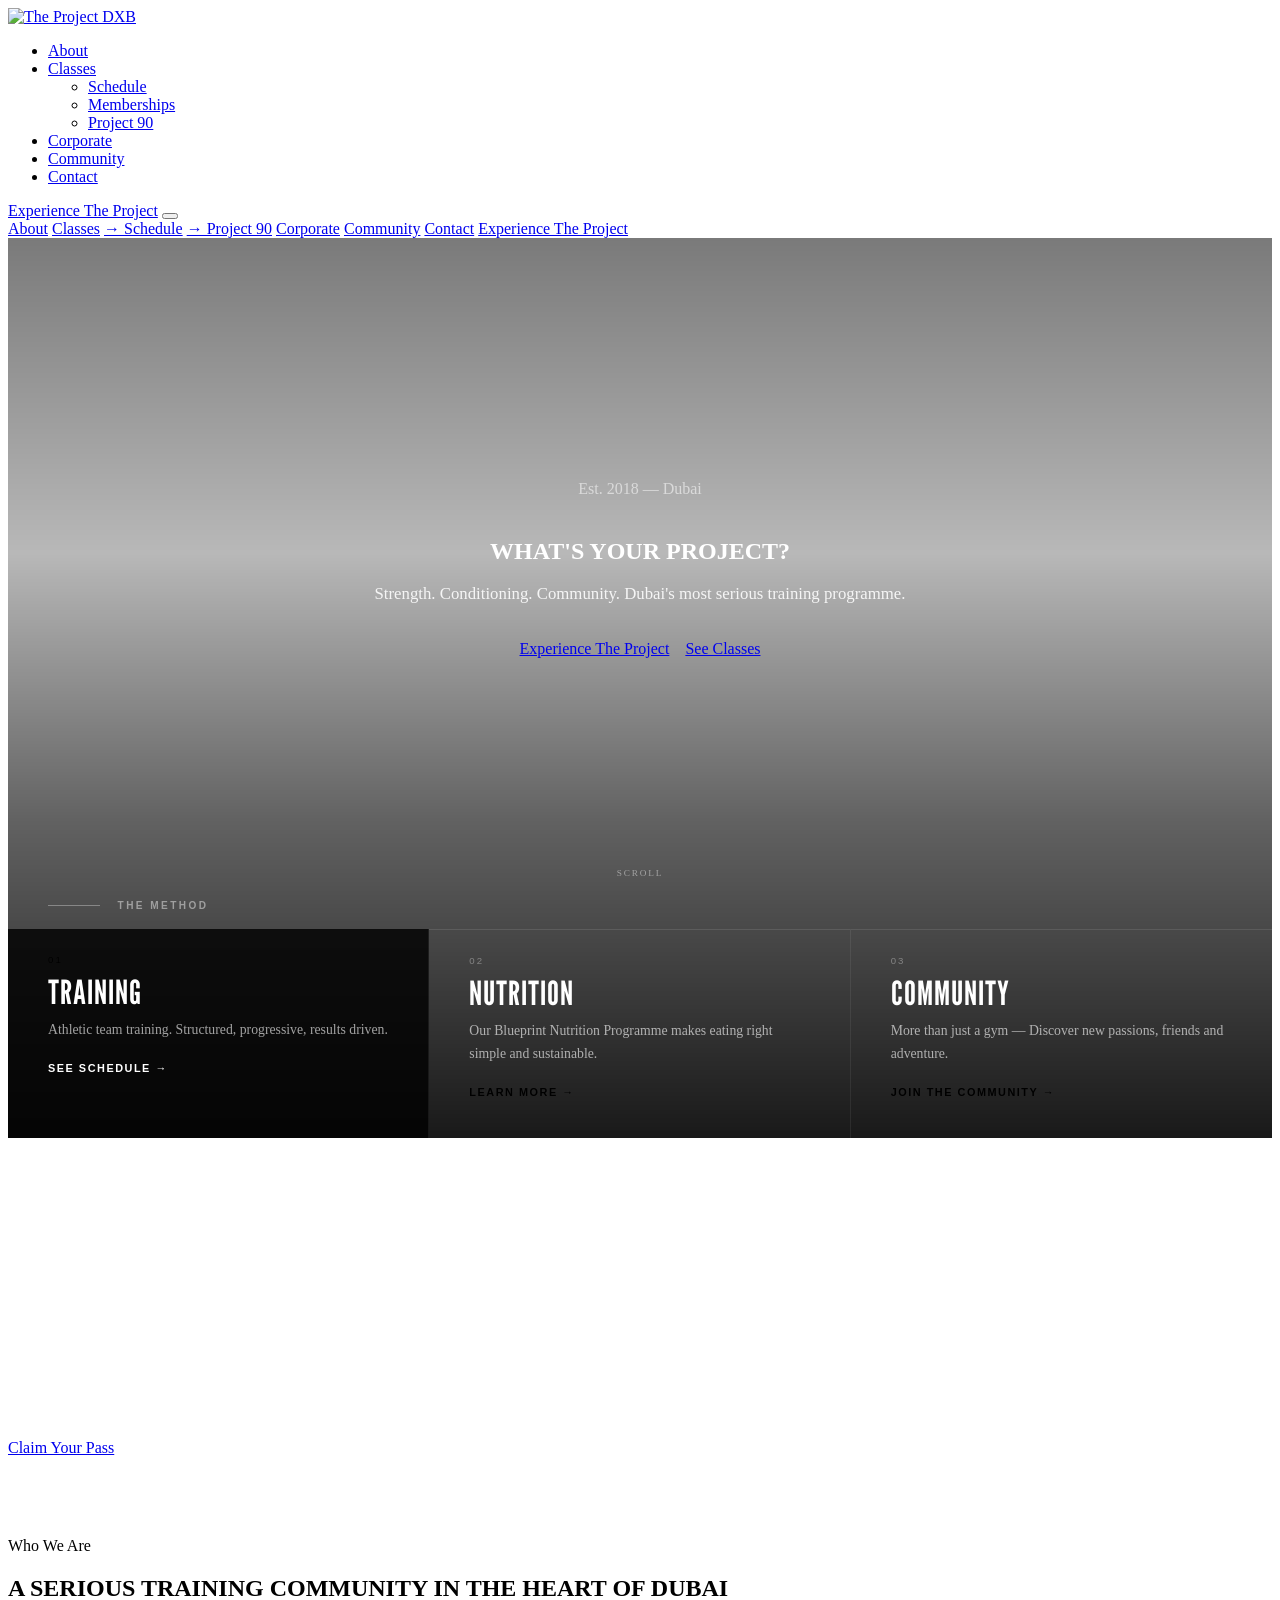
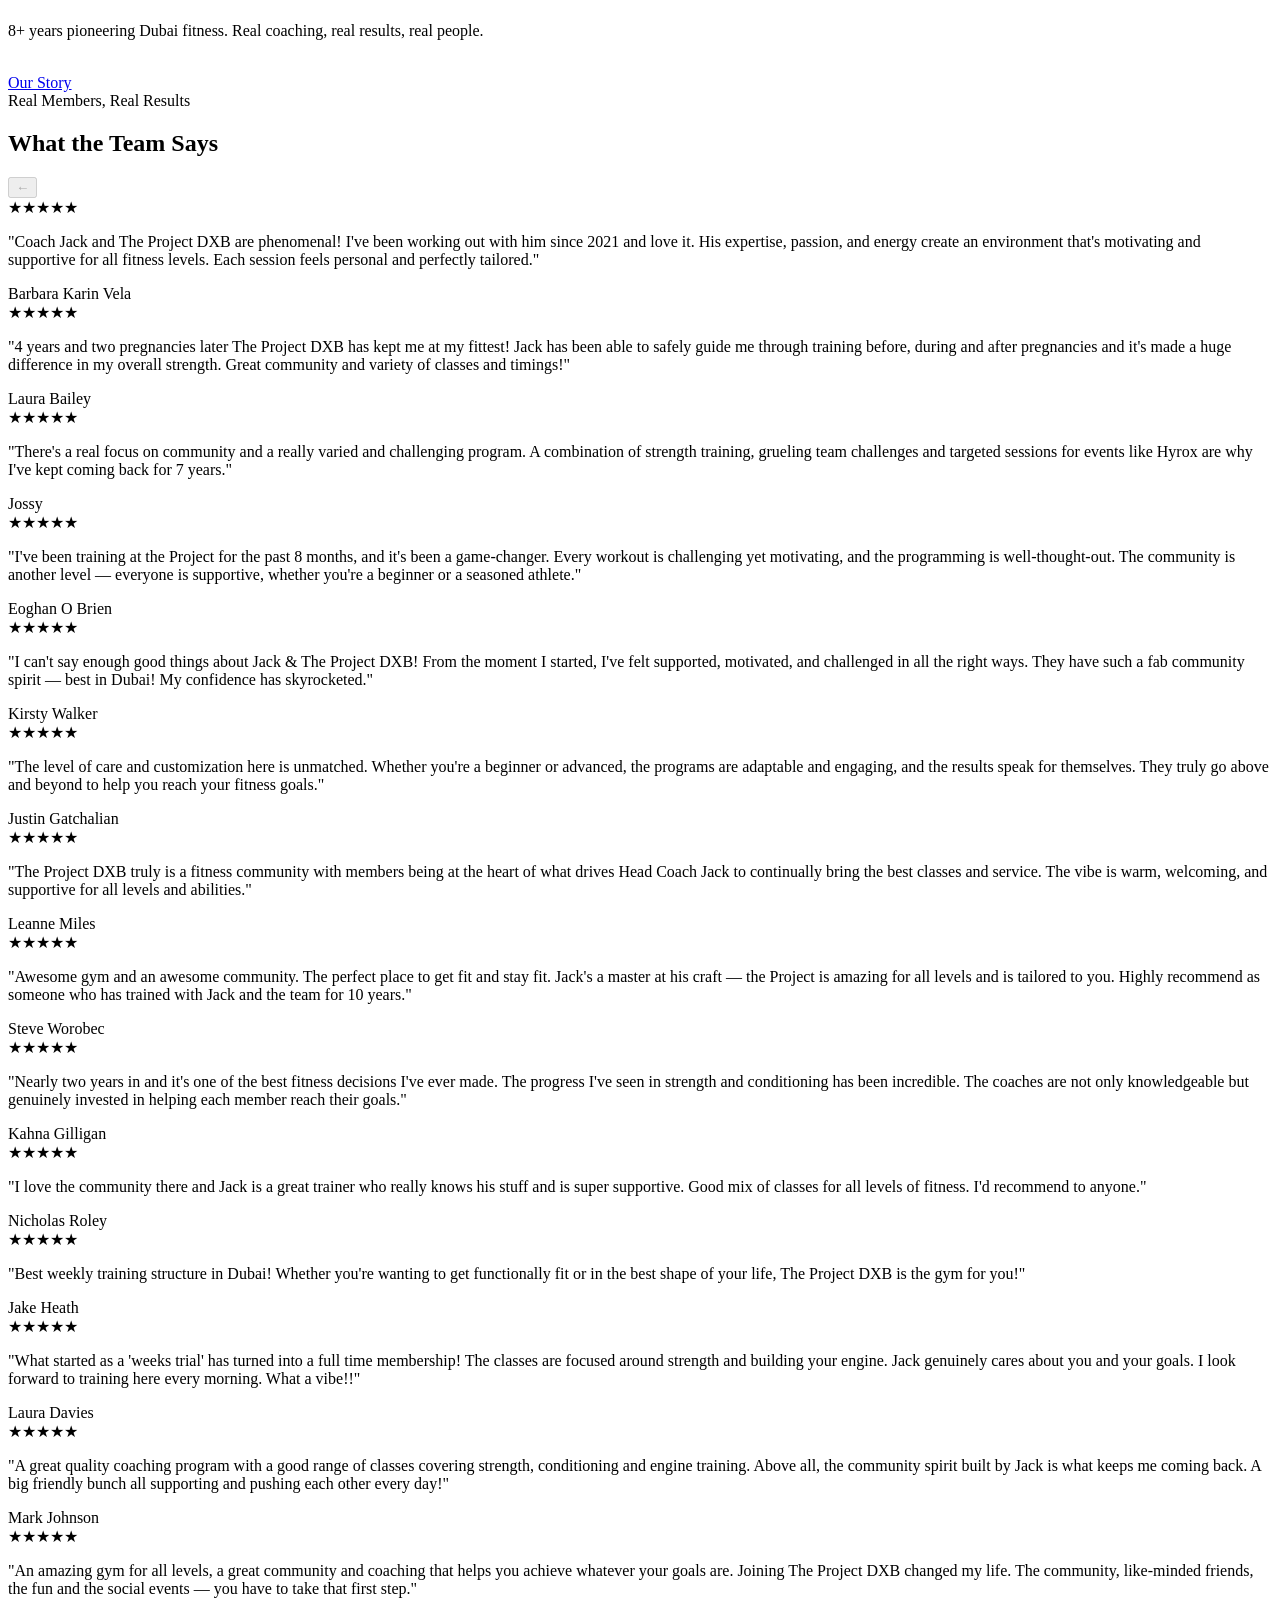
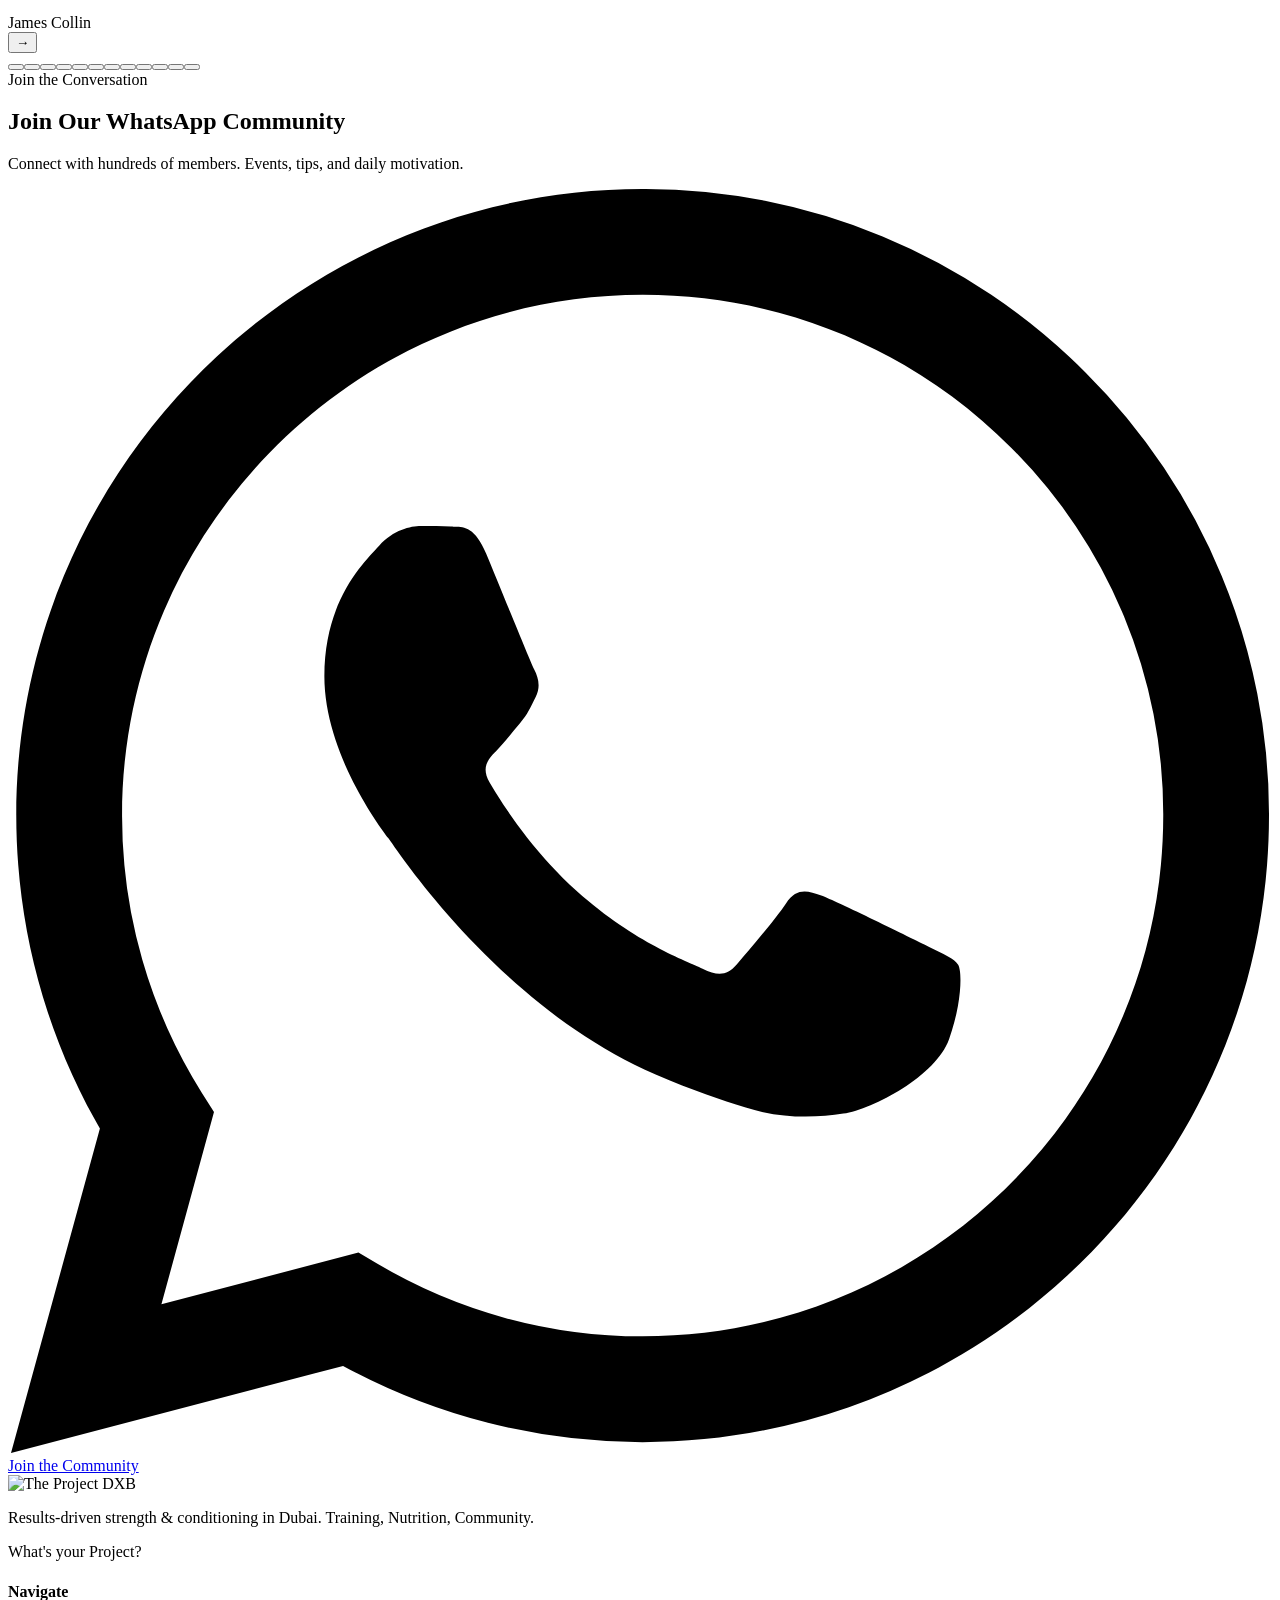
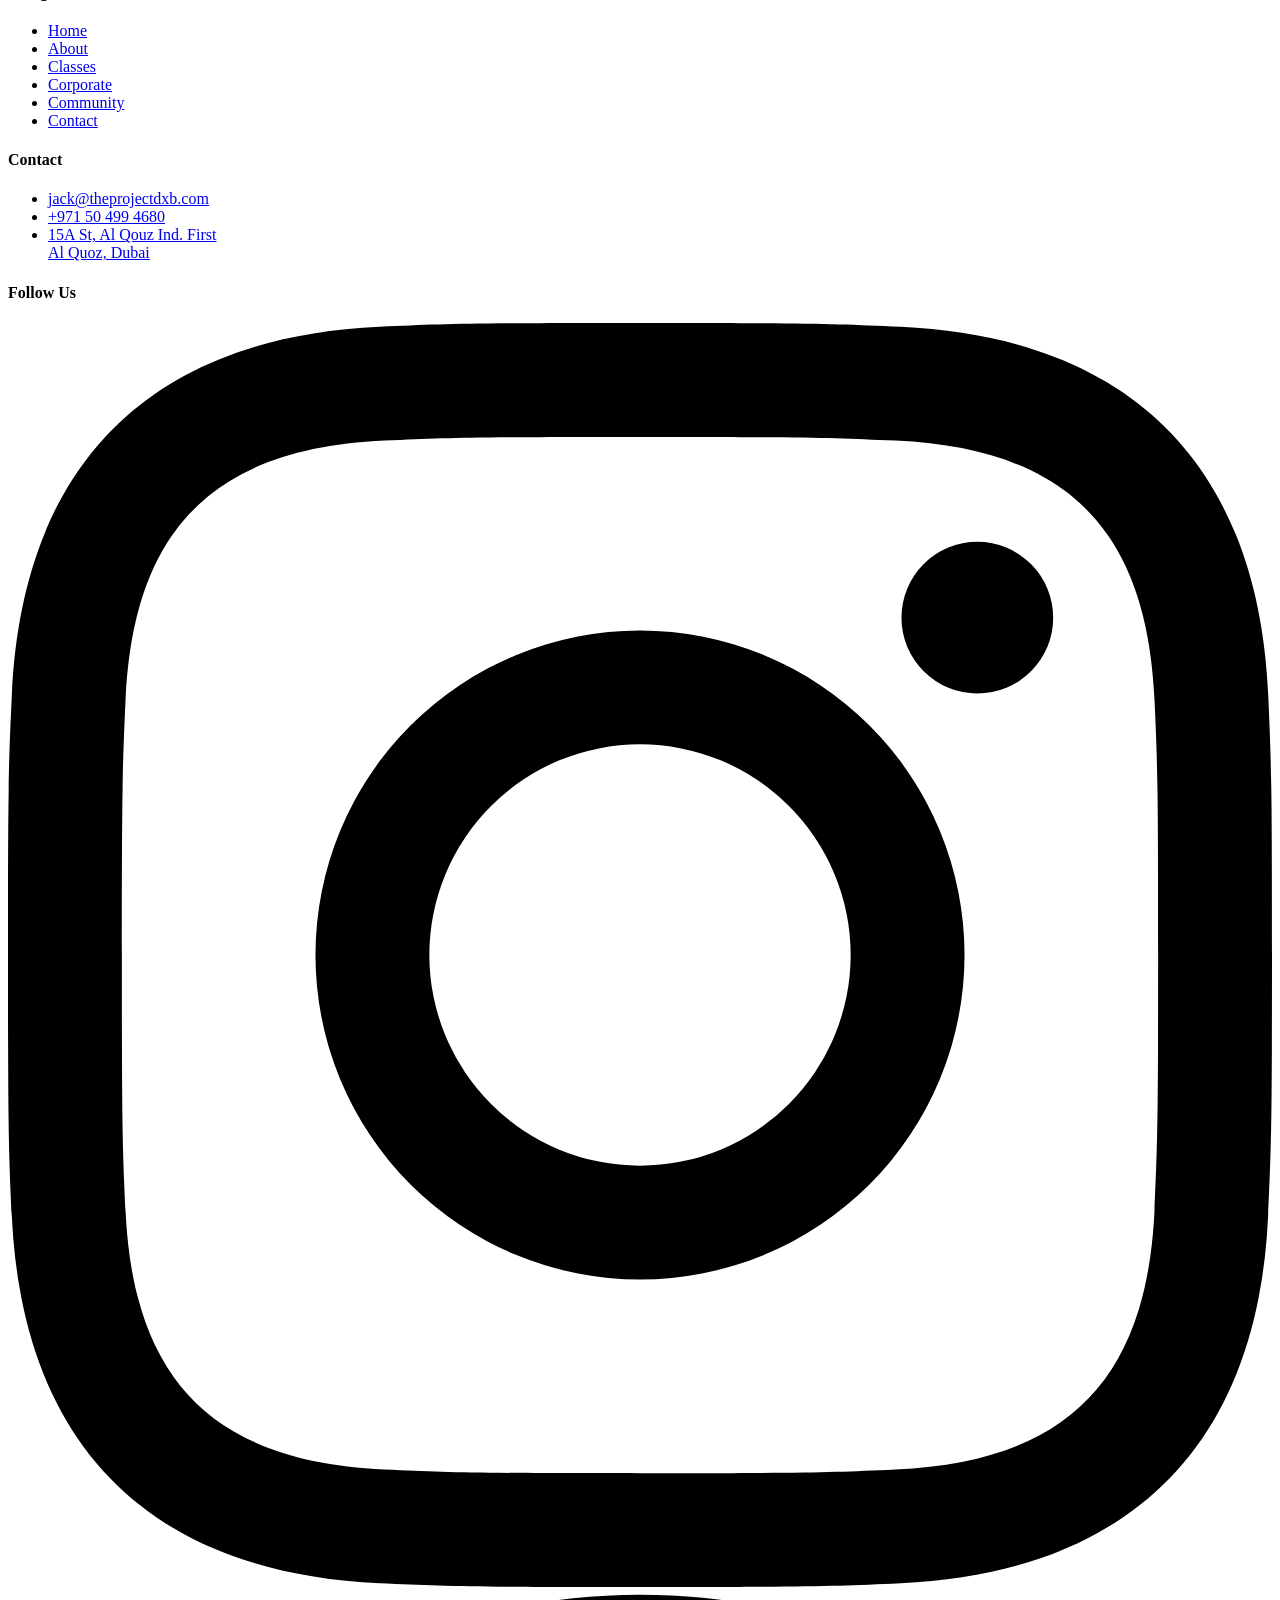
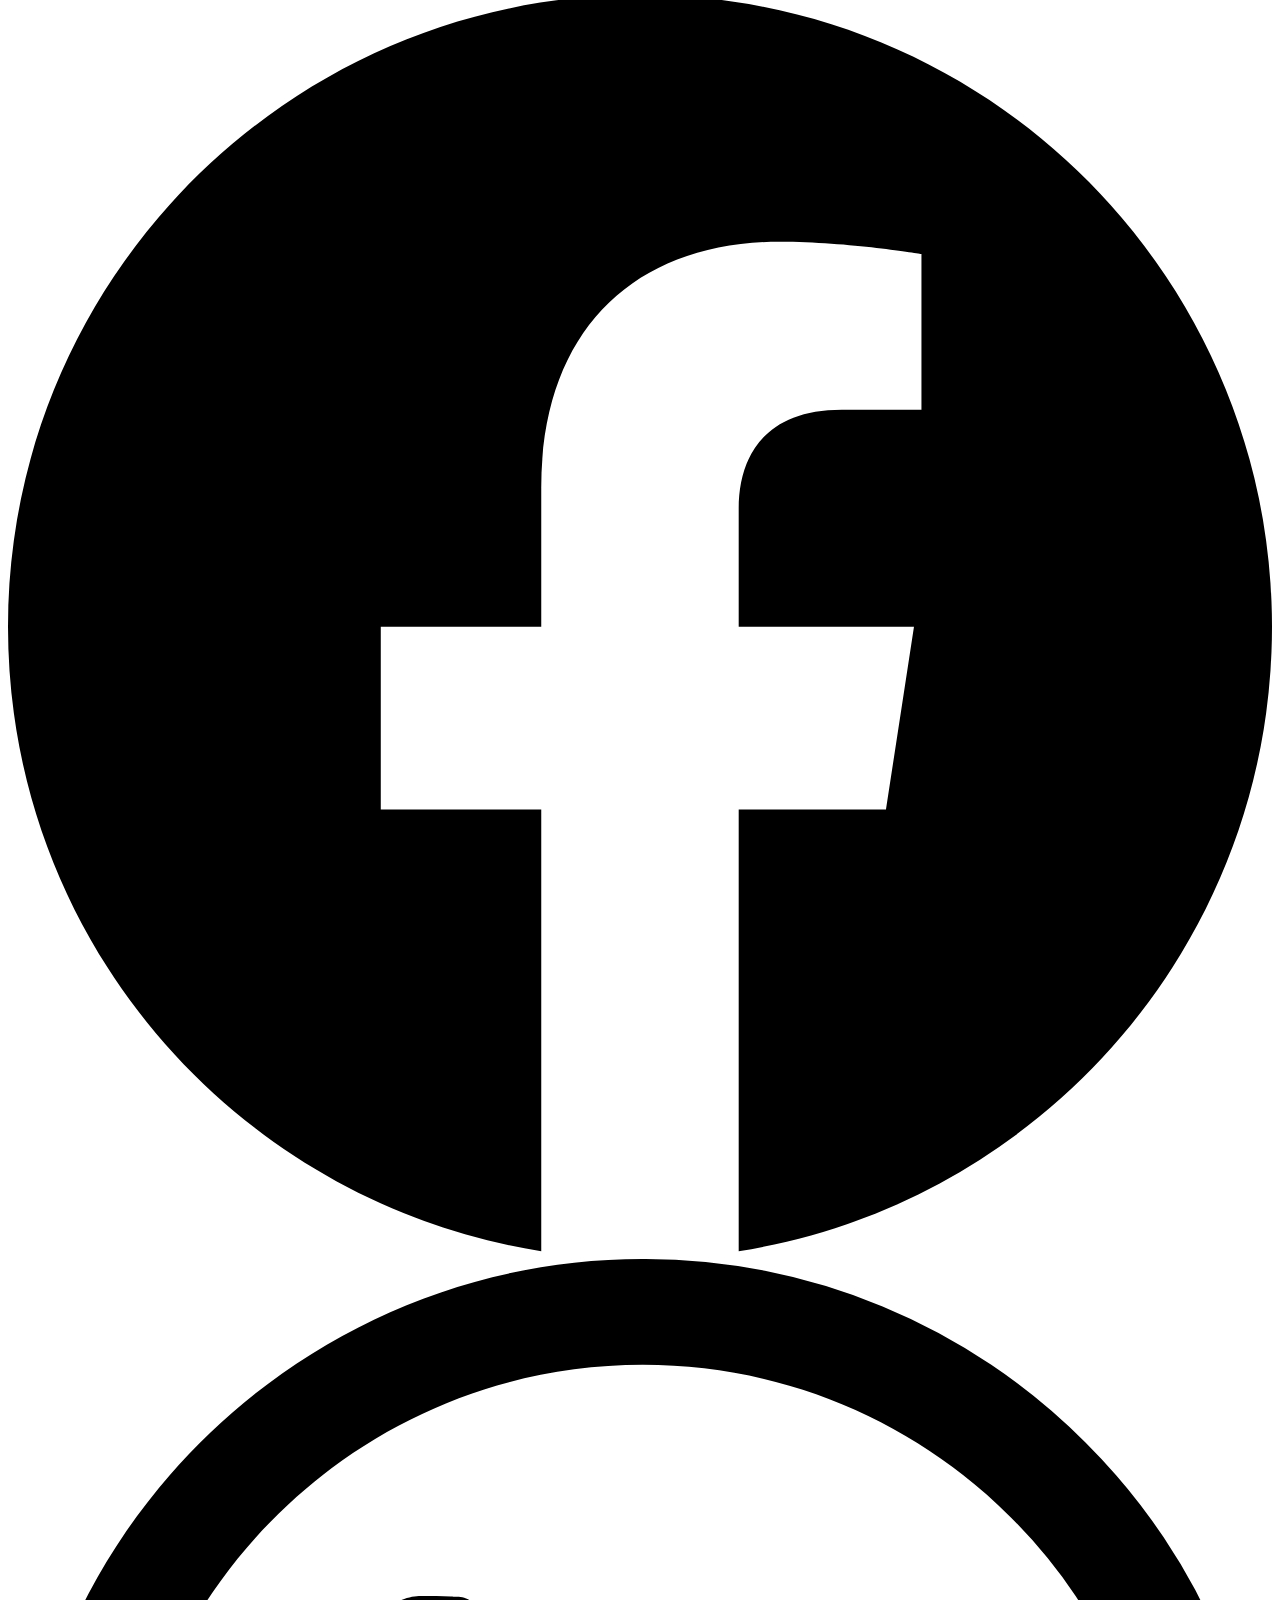
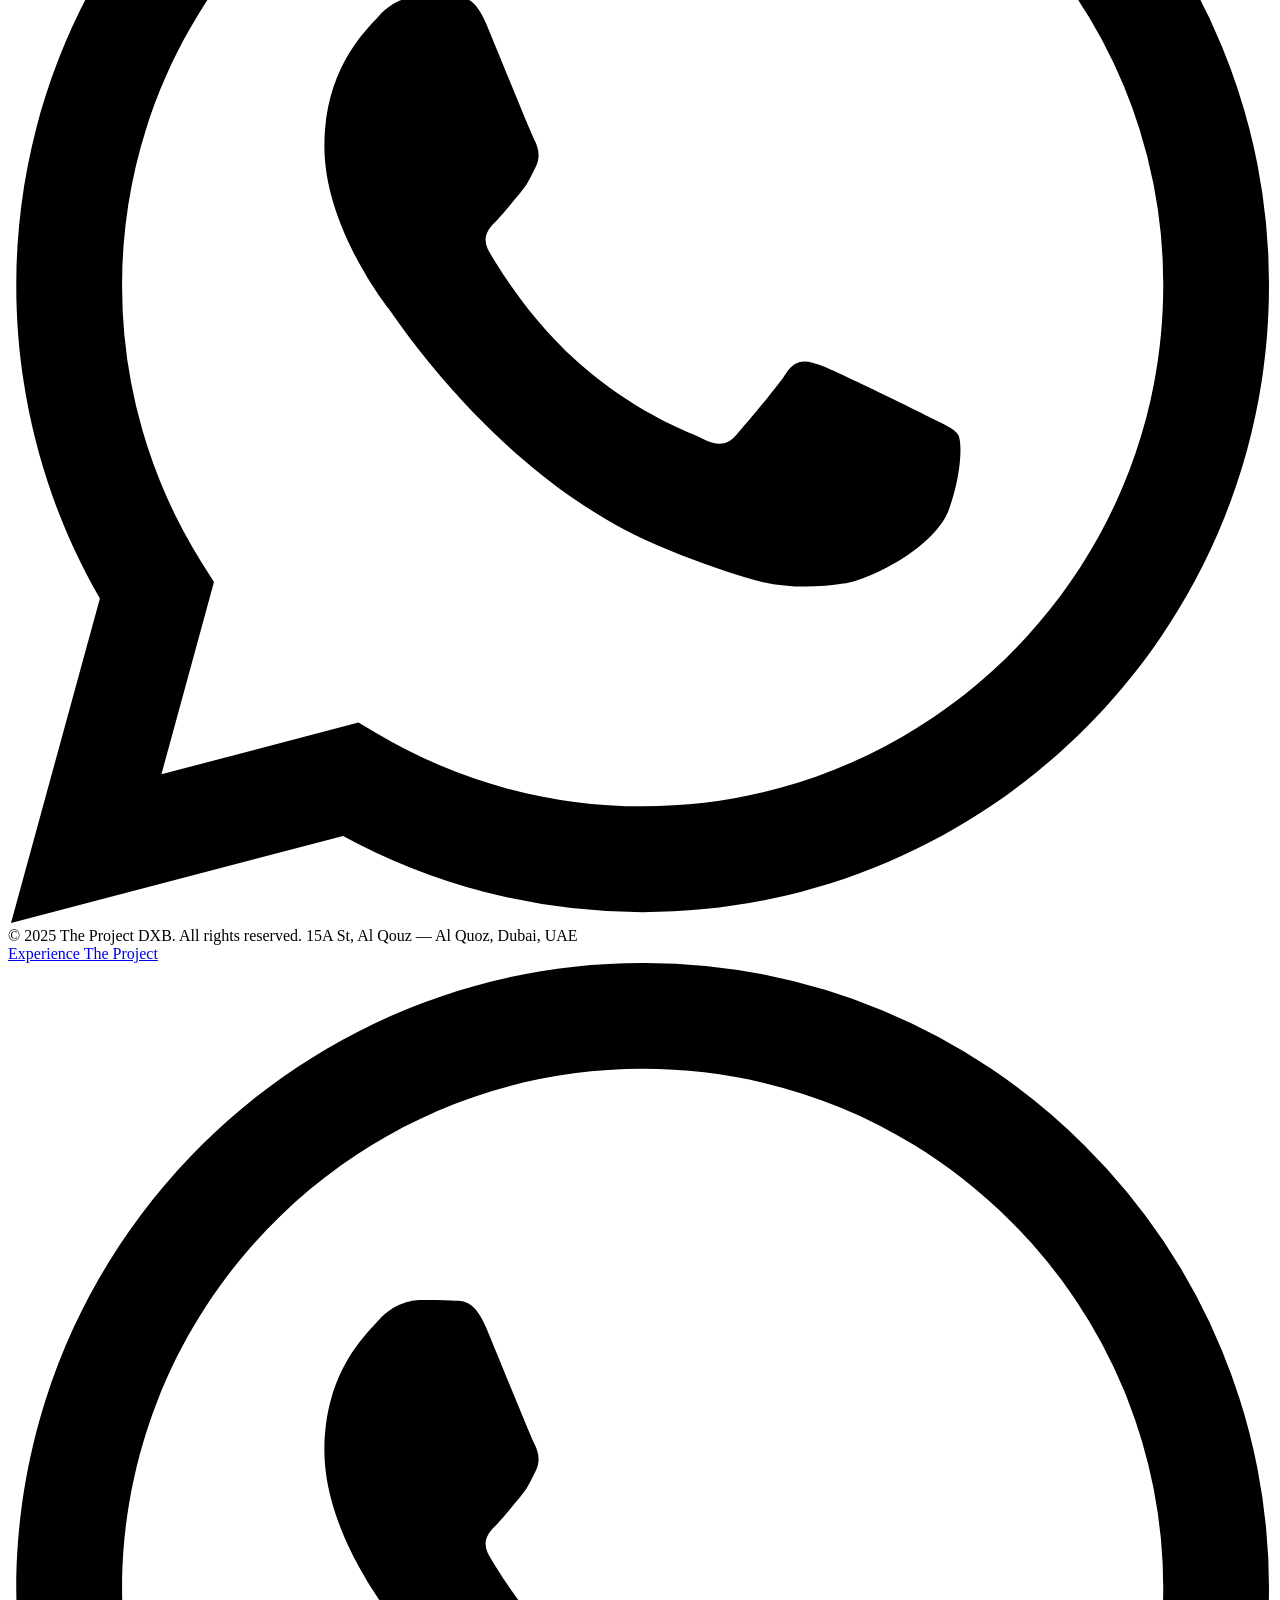
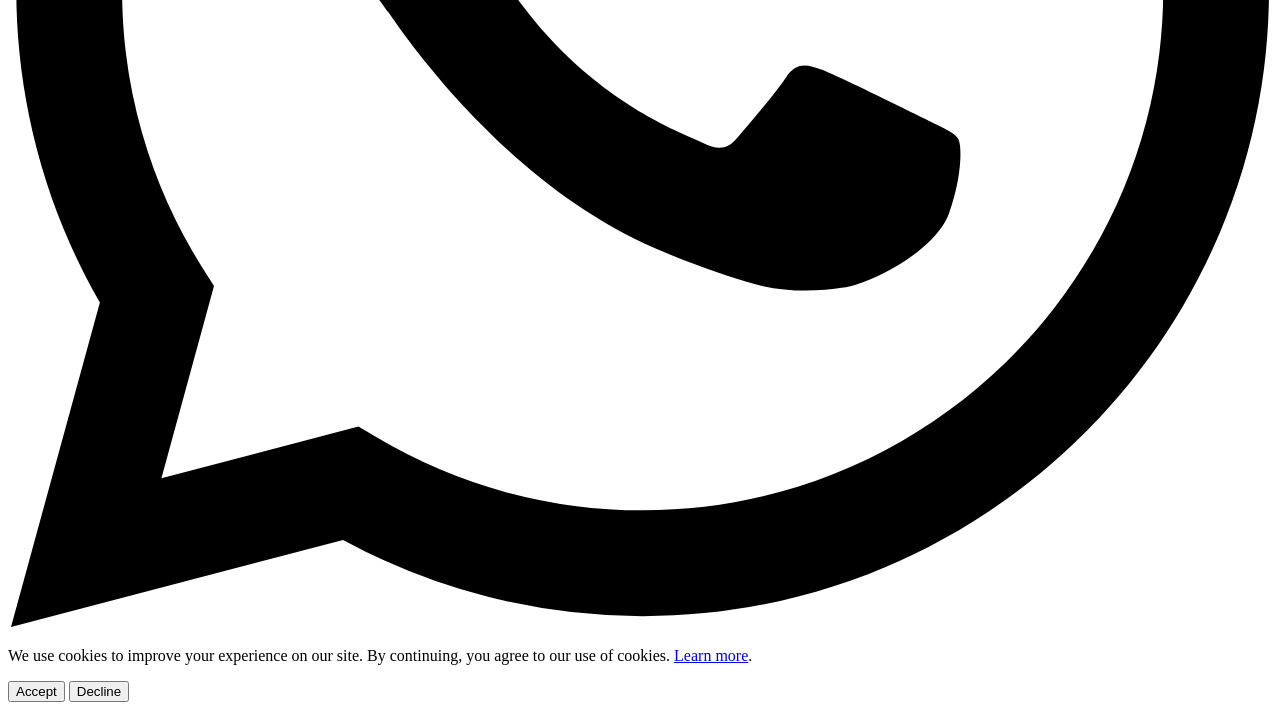
==== index.html @ 7b102593 "index" ====
<!DOCTYPE html>
<html lang="en">
<head>
  <meta charset="UTF-8" />
  <meta name="viewport" content="width=device-width, initial-scale=1.0" />
  <title>The Project DXB — Strength & Conditioning Dubai</title>
  <meta name="description" content="Results-driven strength and conditioning in Dubai. Serious training, expert coaches, and a community built to push you further. Dubai." />
  <!-- ══ SEO — update domain if different ═════════════════ -->
  <link rel="canonical" href="https://www.theprojectdxb.com/" />
  <meta property="og:type" content="website" />
  <meta property="og:site_name" content="The Project DXB" />
  <meta property="og:url" content="https://www.theprojectdxb.com/" />
  <meta property="og:title" content="The Project DXB — Strength &amp; Conditioning Dubai" />
  <meta property="og:description" content="Results-driven strength and conditioning in Dubai. Serious training, expert coaches, and a community built to push you further." />
  <meta property="og:image" content="https://www.theprojectdxb.com/assets/images/IMG_7224.jpeg" />
  <meta name="twitter:card" content="summary_large_image" />
  <meta name="twitter:title" content="The Project DXB — Strength &amp; Conditioning Dubai" />
  <meta name="twitter:description" content="Results-driven strength and conditioning in Dubai. Serious training, expert coaches, and a community built to push you further." />
  <meta name="twitter:image" content="https://www.theprojectdxb.com/assets/images/IMG_7224.jpeg" />
  <script type="application/ld+json">
  {
    "@context": "https://schema.org",
    "@graph": [
      {
        "@type": "SportsActivityLocation",
        "@id": "https://www.theprojectdxb.com/#gym",
        "name": "The Project DXB",
        "description": "Results-driven strength and conditioning in Dubai. Serious training, expert coaches, and a community built to push you further.",
        "url": "https://www.theprojectdxb.com",
        "telephone": "+971504994680",
        "email": "jack@theprojectdxb.com",
        "foundingDate": "2018",
        "address": {
          "@type": "PostalAddress",
          "streetAddress": "15A St, Al Qouz Ind. First",
          "addressLocality": "Al Quoz",
          "addressRegion": "Dubai",
          "addressCountry": "AE"
        },
        "sameAs": [
          "https://www.instagram.com/theprojectdxb",
          "https://www.facebook.com/share/1aDbW2KLCJ/"
        ],
        "image": "https://www.theprojectdxb.com/assets/images/IMG_7224.jpeg",
        "priceRange": "$$"
      },
      {
        "@type": "WebSite",
        "@id": "https://www.theprojectdxb.com/#website",
        "url": "https://www.theprojectdxb.com",
        "name": "The Project DXB",
        "description": "Results-driven strength and conditioning in Dubai.",
        "publisher": { "@id": "https://www.theprojectdxb.com/#gym" }
      }
    ]
  }
  </script>
  <link rel="icon" type="image/x-icon" href="favicon.ico" />
  <link rel="apple-touch-icon" href="assets/images/favicon-180.png" />
  <link rel="stylesheet" href="assets/css/styles.css" />
  <link href="https://fonts.googleapis.com/css2?family=League+Gothic&display=swap" rel="stylesheet">
  <link href="https://fonts.cdnfonts.com/css/norwester" rel="stylesheet">
  <style>
    /* ── Hero + Pillars (combined interactive hero section) ── */

    .hero-pillars {
      position: relative;
      min-height: 100vh;
      display: flex;
      flex-direction: column;
      overflow: hidden;
    }

    /* Background image layers — stacked, crossfade on hover */
    .hp-bg {
      position: absolute;
      inset: 0;
      background-size: cover;
      background-position: center top;
      opacity: 0;
      transition: opacity 0.75s ease;
      will-change: opacity;
    }
    .hp-bg.active { opacity: 1; }

    /* Gradient overlay — heavier at bottom for pillar legibility */
    .hp-overlay {
      position: absolute;
      inset: 0;
      background: linear-gradient(
        to bottom,
        rgba(0,0,0,0.52) 0%,
        rgba(0,0,0,0.28) 35%,
        rgba(0,0,0,0.62) 65%,
        rgba(0,0,0,0.90) 100%
      );
      z-index: 1;
    }

    /* Upper hero text content */
    .hp-hero-content {
      position: relative;
      z-index: 2;
      flex: 1;
      display: flex;
      flex-direction: column;
      align-items: center;
      justify-content: center;
      text-align: center;
      padding: calc(var(--nav-h) + 4rem) 2rem 3rem;
      min-height: 62vh;
    }
    .hp-hero-content h1 { color: #fff; margin-bottom: 1.2rem; }
    .hp-hero-content .hero-sub {
      font-size: 1.05rem;
      color: rgba(255,255,255,0.88);
      max-width: 560px;
      margin: 0 auto 2.25rem;
    }
    .hp-hero-content .label {
      color: rgba(255,255,255,0.55);
      margin-bottom: 1.25rem;
    }

    /* Scroll indicator */
    .hp-scroll {
      position: absolute;
      bottom: 260px;
      left: 50%;
      transform: translateX(-50%);
      z-index: 3;
      display: flex;
      flex-direction: column;
      align-items: center;
      gap: 8px;
      opacity: 0.45;
      pointer-events: none;
    }
    .hp-scroll span {
      font-size: 0.58rem;
      letter-spacing: 0.2em;
      text-transform: uppercase;
      color: #fff;
    }

    /* Bottom pillars area */
    .hp-bottom {
      position: relative;
      z-index: 2;
    }

    /* Tagline row — horizontal line to left of text */
    .hp-tagline-row {
      display: flex;
      align-items: center;
      padding: 0 2.5rem 1.1rem;
    }
    .hp-tagline-line {
      display: block;
      width: 52px;
      height: 1px;
      background: rgba(255,255,255,0.32);
      margin-right: 1.1rem;
      flex-shrink: 0;
    }
    .hp-tagline-text {
      font-family: 'Norwester', 'Montserrat', sans-serif;
      font-size: 0.63rem;
      font-weight: 700;
      letter-spacing: 0.24em;
      text-transform: uppercase;
      color: rgba(255,255,255,0.45);
    }

    /* Three-column pillar grid */
    .hp-pillars-grid {
      display: grid;
      grid-template-columns: repeat(3, 1fr);
    }

    .hp-pillar {
      padding: 1.6rem 2.5rem 2.4rem;
      cursor: pointer;
      border-top: 1px solid rgba(255,255,255,0.10);
      border-right: 1px solid rgba(255,255,255,0.07);
      background: transparent;
      transition: background 0.45s ease, border-top-color 0.45s ease;
    }
    .hp-pillar:last-child { border-right: none; }

    /* Active pillar — solid dark card to stand out */
    .hp-pillar.active {
      background: rgba(0,0,0,0.82);
      border-top: 2px solid var(--blue);
    }

    /* Pillar number label */
    .hp-pillar-num {
      display: block;
      font-family: 'Norwester', 'Montserrat', sans-serif;
      font-size: 0.6rem;
      letter-spacing: 0.22em;
      text-transform: uppercase;
      color: rgba(255,255,255,0.35);
      margin-bottom: 0.65rem;
      transition: color 0.35s ease;
    }
    .hp-pillar.active .hp-pillar-num { color: var(--blue); }

    .hp-pillar h3 {
      font-family: 'League Gothic', Impact, sans-serif;
      font-size: clamp(1.8rem, 2.6vw, 2.5rem);
      color: #fff;
      text-transform: uppercase;
      letter-spacing: 0.03em;
      line-height: 1;
      margin: 0 0 0.65rem;
    }
    .hp-pillar p {
      font-size: 0.86rem;
      color: rgba(255,255,255,0.62);
      line-height: 1.65;
      margin: 0 0 1rem;
    }
    .hp-pillar-link {
      display: inline-block;
      font-family: 'Norwester', 'Montserrat', sans-serif;
      font-size: 0.68rem;
      font-weight: 700;
      letter-spacing: 0.14em;
      text-transform: uppercase;
      color: var(--blue);
      text-decoration: none;
      transition: color 0.2s, letter-spacing 0.25s;
    }
    .hp-pillar-link:hover,
    .hp-pillar.active .hp-pillar-link { color: #fff; }

    @media (max-width: 768px) {
      .hp-pillars-grid { grid-template-columns: 1fr; }
      .hp-pillar { border-right: none; }
      .hp-scroll { display: none; }
      .hp-hero-content { min-height: 52vh; }
      .hp-tagline-row { padding: 0 1.5rem 1rem; }
      .hp-pillar { padding: 1.4rem 1.5rem 2rem; }
    }
  </style>
</head>
<body>

  <!-- ══ NAVIGATION ══════════════════════════════════════ -->
  <nav class="nav">
    <div class="nav-inner">
      <a href="index.html" class="nav-logo">
        <img src="assets/images/logo-dark.png" alt="The Project DXB" />
      </a>
      <ul class="nav-links">
        <li><a href="about.html">About</a></li>
        <li class="has-dropdown">
          <a href="classes.html">Classes</a>
          <ul class="nav-dropdown">
            <li><a href="classes.html#schedule">Schedule</a></li>
            <li><a href="classes.html#memberships">Memberships</a></li>
            <li><a href="classes.html#project90">Project 90</a></li>
          </ul>
        </li>
        <li><a href="corporate.html">Corporate</a></li>
        <li><a href="community.html">Community</a></li>
        <li><a href="contact.html">Contact</a></li>
      </ul>
      <a href="https://wa.me/971504994680?text=Hi%20Coach%2C%20I%20would%20like%20to%20claim%20the%202%20free%20trial%20class%20offer%20please%3A%20Full%20Name%20/%20Email" target="_blank" rel="noopener" class="btn btn-primary nav-cta">Experience The Project</a>
      <button class="nav-burger" aria-label="Toggle menu">
        <span></span><span></span><span></span>
      </button>
    </div>
  </nav>

  <!-- Mobile Menu -->
  <div class="nav-mobile">
    <a href="about.html">About</a>
    <a href="classes.html">Classes</a>
    <a href="classes.html#schedule" class="nav-mobile-sub">&#8594; Schedule</a>
    <a href="classes.html#project90" class="nav-mobile-sub">&#8594; Project 90</a>
    <a href="corporate.html">Corporate</a>
    <a href="community.html">Community</a>
    <a href="contact.html">Contact</a>
    <a href="https://wa.me/971504994680?text=Hi%20Coach%2C%20I%20would%20like%20to%20claim%20the%202%20free%20trial%20class%20offer%20please%3A%20Full%20Name%20/%20Email" target="_blank" rel="noopener" class="btn btn-primary" style="text-align:center;margin-top:0.5rem;">Experience The Project</a>
  </div>

  <main>
  <!-- ══ HERO + PILLARS (combined interactive section) ══════ -->
  <section class="hero-pillars">

    <!-- Background image layers — each pillar swaps to its own image -->
    <div class="hp-bg active" id="hp-bg-0" style="background-image:url('assets/images/IMG_7224.jpeg'); background-position: center center;"></div>
    <div class="hp-bg" id="hp-bg-1" style="background-image:url('assets/images/Project-dxb-29.JPG');"></div>
    <div class="hp-bg" id="hp-bg-2" style="background-image:url('assets/images/IMG_7226.jpeg'); background-position: center 30%;"></div>
    <div class="hp-overlay"></div>

    <!-- Upper hero text -->
    <div class="hp-hero-content fade-up">
      <span class="label">Est. 2018 — Dubai</span>
      <h1>WHAT'S YOUR PROJECT?</h1>
      <p class="hero-sub">Strength. Conditioning. Community. Dubai's most serious training programme.</p>
      <div>
        <a href="https://wa.me/971504994680?text=Hi%20Coach%2C%20I%20would%20like%20to%20claim%20the%202%20free%20trial%20class%20offer%20please%3A%20Full%20Name%20/%20Email" target="_blank" rel="noopener" class="btn btn-primary">Experience The Project</a>
        &nbsp;&nbsp;
        <a href="classes.html" class="btn btn-outline">See Classes</a>
      </div>
    </div>

    <!-- Subtle scroll nudge -->
    <div class="hp-scroll">
      <div class="scroll-line"></div>
      <span>Scroll</span>
    </div>

    <!-- Bottom pillars strip -->
    <div class="hp-bottom">
      <div class="hp-tagline-row">
        <span class="hp-tagline-line"></span>
        <span class="hp-tagline-text">The Method</span>
      </div>
      <div class="hp-pillars-grid">

        <div class="hp-pillar active" data-pillar="0">
          <span class="hp-pillar-num">01</span>
          <h3>Training</h3>
          <p>Athletic team training. Structured, progressive, results driven.</p>
          <a href="classes.html" class="hp-pillar-link">See Schedule →</a>
        </div>

        <div class="hp-pillar" data-pillar="1">
          <span class="hp-pillar-num">02</span>
          <h3>Nutrition</h3>
          <p>Our Blueprint Nutrition Programme makes eating right simple and sustainable.</p>
          <a href="classes.html#nutrition" class="hp-pillar-link">Learn More →</a>
        </div>

        <div class="hp-pillar" data-pillar="2">
          <span class="hp-pillar-num">03</span>
          <h3>Community</h3>
          <p>More than just a gym — Discover new passions, friends and adventure.</p>
          <a href="community.html" class="hp-pillar-link">Join the Community →</a>
        </div>

      </div>
    </div>

  </section>

  <!-- ══ TRIAL OFFER ═══════════════════════════════════════ -->
  <section class="trial-section" id="trial">
    <div class="hero-bg" style="background-image:url('assets/images/5T5A0367-2.jpg');background-position:center 30%;"></div>
    <div class="trial-overlay"></div>
    <div class="container" style="position:relative;z-index:2;padding:80px 0;">
      <div style="display:grid;grid-template-columns:1fr 1fr;gap:4rem;align-items:center;">
        <div class="fade-up">
          <span class="label" style="color:rgba(255,255,255,0.7);">First Timer Offer</span>
          <h2 style="color:#fff;">2 WEEK UNLIMITED TRAINING PASS</h2>
          <div class="divider" style="background:#fff;"></div>
          <ul style="margin:1.5rem 0;list-style:none;padding:0;">
            <li style="padding:0.5rem 0;border-bottom:1px solid rgba(255,255,255,0.2);font-family:'Norwester','Montserrat',sans-serif;color:#fff;display:flex;align-items:center;gap:10px;"><span style="color:#fff;font-weight:700;">✓</span> Access to all classes, coaches &amp; community</li>
            <li style="padding:0.5rem 0;border-bottom:1px solid rgba(255,255,255,0.2);font-family:'Norwester','Montserrat',sans-serif;color:#fff;display:flex;align-items:center;gap:10px;"><span style="color:#fff;font-weight:700;">✓</span> First timers only — UAE residents</li>
            <li style="padding:0.5rem 0;border-bottom:1px solid rgba(255,255,255,0.2);font-family:'Norwester','Montserrat',sans-serif;color:#fff;display:flex;align-items:center;gap:10px;"><span style="color:#fff;font-weight:700;">✓</span> Pass activates from your first booked class</li>
          </ul>
          <a href="https://app.glofox.com/portal/#/branch/63580b8964b3baeee4037774/memberships" target="_blank" rel="noopener" class="btn btn-white" style="margin-top:0.5rem;">Claim Your Pass</a>
        </div>
        <div class="fade-up fade-up-d1" style="text-align:center;">
          <span style="font-family:'League Gothic','Impact',sans-serif;font-size:clamp(5rem,12vw,9rem);color:#fff;line-height:1;display:block;">395</span>
          <span style="font-family:'League Gothic','Impact',sans-serif;font-size:2.5rem;color:rgba(255,255,255,0.75);display:block;letter-spacing:0.05em;">AED</span>
          <span style="font-family:'Norwester','Montserrat',sans-serif;font-size:0.75rem;color:rgba(255,255,255,0.5);letter-spacing:0.14em;text-transform:uppercase;margin-top:0.5rem;display:block;">2 Weeks Unlimited</span>
        </div>
      </div>
    </div>
  </section>

  <!-- ══ ABOUT SNAPSHOT ═══════════════════════════════════ -->
  <div class="split">
    <div class="split-img" style="background-image:url('assets/images/5T5A0628-Enhanced-NR.jpg');"></div>
    <div class="split-content">
      <div class="split-content-inner">
        <span class="label">Who We Are</span>
        <h2>A SERIOUS TRAINING COMMUNITY IN THE HEART OF DUBAI</h2>
        <div class="divider"></div>
        <p>8+ years pioneering Dubai fitness. Real coaching, real results, real people.</p>
        <br/>
        <a href="about.html" class="btn btn-primary">Our Story</a>
      </div>
    </div>
  </div>

  <!-- ══ TESTIMONIALS ══════════════════════════════════════ -->
  <section class="testimonials section">
    <div class="container">
      <div class="section-header fade-up">
        <span class="label">Real Members, Real Results</span>
        <h2>What the Team Says</h2>
      </div>

      <div class="slider-wrapper">
        <button class="slider-btn slider-prev" aria-label="Previous review">&#8592;</button>
        <div class="slider-viewport">
          <div class="slider-track" id="reviewTrack">

            <div class="testimonial-card">
              <div class="testimonial-inner">
                <div class="testimonial-stars">★★★★★</div>
                <p class="testimonial-text">"Coach Jack and The Project DXB are phenomenal! I've been working out with him since 2021 and love it. His expertise, passion, and energy create an environment that's motivating and supportive for all fitness levels. Each session feels personal and perfectly tailored."</p>
                <div class="testimonial-name">Barbara Karin Vela</div>
              </div>
            </div>

            <div class="testimonial-card">
              <div class="testimonial-inner">
                <div class="testimonial-stars">★★★★★</div>
                <p class="testimonial-text">"4 years and two pregnancies later The Project DXB has kept me at my fittest! Jack has been able to safely guide me through training before, during and after pregnancies and it's made a huge difference in my overall strength. Great community and variety of classes and timings!"</p>
                <div class="testimonial-name">Laura Bailey</div>
              </div>
            </div>

            <div class="testimonial-card">
              <div class="testimonial-inner">
                <div class="testimonial-stars">★★★★★</div>
                <p class="testimonial-text">"There's a real focus on community and a really varied and challenging program. A combination of strength training, grueling team challenges and targeted sessions for events like Hyrox are why I've kept coming back for 7 years."</p>
                <div class="testimonial-name">Jossy</div>
              </div>
            </div>

            <div class="testimonial-card">
              <div class="testimonial-inner">
                <div class="testimonial-stars">★★★★★</div>
                <p class="testimonial-text">"I've been training at the Project for the past 8 months, and it's been a game-changer. Every workout is challenging yet motivating, and the programming is well-thought-out. The community is another level — everyone is supportive, whether you're a beginner or a seasoned athlete."</p>
                <div class="testimonial-name">Eoghan O Brien</div>
              </div>
            </div>

            <div class="testimonial-card">
              <div class="testimonial-inner">
                <div class="testimonial-stars">★★★★★</div>
                <p class="testimonial-text">"I can't say enough good things about Jack & The Project DXB! From the moment I started, I've felt supported, motivated, and challenged in all the right ways. They have such a fab community spirit — best in Dubai! My confidence has skyrocketed."</p>
                <div class="testimonial-name">Kirsty Walker</div>
              </div>
            </div>

            <div class="testimonial-card">
              <div class="testimonial-inner">
                <div class="testimonial-stars">★★★★★</div>
                <p class="testimonial-text">"The level of care and customization here is unmatched. Whether you're a beginner or advanced, the programs are adaptable and engaging, and the results speak for themselves. They truly go above and beyond to help you reach your fitness goals."</p>
                <div class="testimonial-name">Justin Gatchalian</div>
              </div>
            </div>

            <div class="testimonial-card">
              <div class="testimonial-inner">
                <div class="testimonial-stars">★★★★★</div>
                <p class="testimonial-text">"The Project DXB truly is a fitness community with members being at the heart of what drives Head Coach Jack to continually bring the best classes and service. The vibe is warm, welcoming, and supportive for all levels and abilities."</p>
                <div class="testimonial-name">Leanne Miles</div>
              </div>
            </div>

            <div class="testimonial-card">
              <div class="testimonial-inner">
                <div class="testimonial-stars">★★★★★</div>
                <p class="testimonial-text">"Awesome gym and an awesome community. The perfect place to get fit and stay fit. Jack's a master at his craft — the Project is amazing for all levels and is tailored to you. Highly recommend as someone who has trained with Jack and the team for 10 years."</p>
                <div class="testimonial-name">Steve Worobec</div>
              </div>
            </div>

            <div class="testimonial-card">
              <div class="testimonial-inner">
                <div class="testimonial-stars">★★★★★</div>
                <p class="testimonial-text">"Nearly two years in and it's one of the best fitness decisions I've ever made. The progress I've seen in strength and conditioning has been incredible. The coaches are not only knowledgeable but genuinely invested in helping each member reach their goals."</p>
                <div class="testimonial-name">Kahna Gilligan</div>
              </div>
            </div>

            <div class="testimonial-card">
              <div class="testimonial-inner">
                <div class="testimonial-stars">★★★★★</div>
                <p class="testimonial-text">"I love the community there and Jack is a great trainer who really knows his stuff and is super supportive. Good mix of classes for all levels of fitness. I'd recommend to anyone."</p>
                <div class="testimonial-name">Nicholas Roley</div>
              </div>
            </div>

            <div class="testimonial-card">
              <div class="testimonial-inner">
                <div class="testimonial-stars">★★★★★</div>
                <p class="testimonial-text">"Best weekly training structure in Dubai! Whether you're wanting to get functionally fit or in the best shape of your life, The Project DXB is the gym for you!"</p>
                <div class="testimonial-name">Jake Heath</div>
              </div>
            </div>

            <div class="testimonial-card">
              <div class="testimonial-inner">
                <div class="testimonial-stars">★★★★★</div>
                <p class="testimonial-text">"What started as a 'weeks trial' has turned into a full time membership! The classes are focused around strength and building your engine. Jack genuinely cares about you and your goals. I look forward to training here every morning. What a vibe!!"</p>
                <div class="testimonial-name">Laura Davies</div>
              </div>
            </div>

            <div class="testimonial-card">
              <div class="testimonial-inner">
                <div class="testimonial-stars">★★★★★</div>
                <p class="testimonial-text">"A great quality coaching program with a good range of classes covering strength, conditioning and engine training. Above all, the community spirit built by Jack is what keeps me coming back. A big friendly bunch all supporting and pushing each other every day!"</p>
                <div class="testimonial-name">Mark Johnson</div>
              </div>
            </div>

            <div class="testimonial-card">
              <div class="testimonial-inner">
                <div class="testimonial-stars">★★★★★</div>
                <p class="testimonial-text">"An amazing gym for all levels, a great community and coaching that helps you achieve whatever your goals are. Joining The Project DXB changed my life. The community, like-minded friends, the fun and the social events — you have to take that first step."</p>
                <div class="testimonial-name">James Collin</div>
              </div>
            </div>

          </div><!-- /slider-track -->
        </div><!-- /slider-viewport -->
        <button class="slider-btn slider-next" aria-label="Next review">&#8594;</button>
      </div><!-- /slider-wrapper -->

      <div class="slider-dots" id="reviewDots"></div>

    </div>
  </section>

  <script>
  (function() {
    const track    = document.getElementById('reviewTrack');
    const dotsWrap = document.getElementById('reviewDots');
    const prevBtn  = document.querySelector('.slider-prev');
    const nextBtn  = document.querySelector('.slider-next');
    const cards    = track.querySelectorAll('.testimonial-card');
    const total    = cards.length;
    let current = 0;
    let autoTimer;

    function getVisible() {
      if (window.innerWidth < 600)  return 1;
      if (window.innerWidth < 900)  return 2;
      return 3;
    }

    function getMax() { return total - getVisible(); }

    function setCardWidths() {
      const pct = 100 / getVisible() + '%';
      cards.forEach(c => c.style.flexBasis = pct);
    }

    function goTo(idx) {
      current = Math.max(0, Math.min(idx, getMax()));
      const pct = 100 / getVisible();
      track.style.transform = 'translateX(-' + (current * pct) + '%)';
      prevBtn.disabled = current === 0;
      nextBtn.disabled = current >= getMax();
      document.querySelectorAll('.slider-dot').forEach((d, i) => {
        d.classList.toggle('active', i === current);
      });
    }

    function buildDots() {
      dotsWrap.innerHTML = '';
      const max = getMax();
      for (let i = 0; i <= max; i++) {
        const d = document.createElement('button');
        d.className = 'slider-dot' + (i === 0 ? ' active' : '');
        d.setAttribute('aria-label', 'Go to review ' + (i + 1));
        d.addEventListener('click', () => { goTo(i); resetAuto(); });
        dotsWrap.appendChild(d);
      }
    }

    function resetAuto() {
      clearInterval(autoTimer);
      autoTimer = setInterval(() => {
        goTo(current >= getMax() ? 0 : current + 1);
      }, 5000);
    }

    function init() {
      setCardWidths();
      buildDots();
      goTo(0);
      resetAuto();
    }

    prevBtn.addEventListener('click', () => { goTo(current - 1); resetAuto(); });
    nextBtn.addEventListener('click', () => { goTo(current + 1); resetAuto(); });
    window.addEventListener('resize', init);

    // Touch swipe
    let touchX = 0;
    track.addEventListener('touchstart', e => { touchX = e.touches[0].clientX; }, {passive:true});
    track.addEventListener('touchend', e => {
      const dx = touchX - e.changedTouches[0].clientX;
      if (Math.abs(dx) > 40) { goTo(dx > 0 ? current + 1 : current - 1); resetAuto(); }
    }, {passive:true});

    init();
  })();
  </script>

  <!-- ══ WHATSAPP COMMUNITY CTA ════════════════════════════ -->
  <section class="wa-section">
    <div class="hero-bg" style="background-image:url('assets/images/IMG_7224.jpeg');background-attachment:scroll;"></div>
    <div class="hero-overlay"></div>
    <div class="wa-section-content fade-up">
      <span class="label">Join the Conversation</span>
      <h2>Join Our WhatsApp Community</h2>
      <p>Connect with hundreds of members. Events, tips, and daily motivation.</p>
      <a href="https://chat.whatsapp.com/GjJSL7JxPBIE38OpQnCXCo" target="_blank" rel="noopener" class="btn-wa">
        <svg viewBox="0 0 24 24" xmlns="http://www.w3.org/2000/svg"><path d="M17.472 14.382c-.297-.149-1.758-.867-2.03-.967-.273-.099-.471-.148-.67.15-.197.297-.767.966-.94 1.164-.173.199-.347.223-.644.075-.297-.15-1.255-.463-2.39-1.475-.883-.788-1.48-1.761-1.653-2.059-.173-.297-.018-.458.13-.606.134-.133.298-.347.446-.52.149-.174.198-.298.298-.497.099-.198.05-.371-.025-.52-.075-.149-.669-1.612-.916-2.207-.242-.579-.487-.5-.669-.51-.173-.008-.371-.01-.57-.01-.198 0-.52.074-.792.372-.272.297-1.04 1.016-1.04 2.479 0 1.462 1.065 2.875 1.213 3.074.149.198 2.096 3.2 5.077 4.487.709.306 1.262.489 1.694.625.712.227 1.36.195 1.871.118.571-.085 1.758-.719 2.006-1.413.248-.694.248-1.289.173-1.413-.074-.124-.272-.198-.57-.347m-5.421 7.403h-.004a9.87 9.87 0 01-5.031-1.378l-.361-.214-3.741.982.998-3.648-.235-.374a9.86 9.86 0 01-1.51-5.26c.001-5.45 4.436-9.884 9.888-9.884 2.64 0 5.122 1.03 6.988 2.898a9.825 9.825 0 012.893 6.994c-.003 5.45-4.437 9.884-9.885 9.884m8.413-18.297A11.815 11.815 0 0012.05 0C5.495 0 .16 5.335.157 11.892c0 2.096.547 4.142 1.588 5.945L.057 24l6.305-1.654a11.882 11.882 0 005.683 1.448h.005c6.554 0 11.89-5.335 11.893-11.893a11.821 11.821 0 00-3.48-8.413z"/></svg>
        Join the Community
      </a>
    </div>
  </section>
  </main>

  <!-- ══ FOOTER ════════════════════════════════════════════ -->
  <footer class="footer">
    <div class="container">
      <div class="footer-grid">
        <div>
          <div class="footer-logo">
            <img src="assets/images/logo-dark.png" alt="The Project DXB" />
          </div>
          <p class="footer-about">Results-driven strength &amp; conditioning in Dubai. Training, Nutrition, Community.</p>
          <p class="footer-phrase">What's your Project?</p>
        </div>
        <div class="footer-col">
          <h4>Navigate</h4>
          <ul>
            <li><a href="index.html">Home</a></li>
            <li><a href="about.html">About</a></li>
            <li><a href="classes.html">Classes</a></li>
            <li><a href="corporate.html">Corporate</a></li>
            <li><a href="community.html">Community</a></li>
            <li><a href="contact.html">Contact</a></li>
          </ul>
        </div>
        <div class="footer-col">
          <h4>Contact</h4>
          <ul>
            <li><a href="mailto:jack@theprojectdxb.com">jack@theprojectdxb.com</a></li>
            <li><a href="tel:+971504994680">+971 50 499 4680</a></li>
            <li><a href="contact.html#location">15A St, Al Qouz Ind. First<br/>Al Quoz, Dubai</a></li>
          </ul>
        </div>
        <div class="footer-col">
          <h4>Follow Us</h4>
          <div class="social-links">
            <a href="https://www.instagram.com/theprojectdxb" target="_blank" rel="noopener" class="social-link" aria-label="Instagram">
              <svg viewBox="0 0 24 24"><path d="M12 2.163c3.204 0 3.584.012 4.85.07 3.252.148 4.771 1.691 4.919 4.919.058 1.265.069 1.645.069 4.849 0 3.205-.012 3.584-.069 4.849-.149 3.225-1.664 4.771-4.919 4.919-1.266.058-1.644.07-4.85.07-3.204 0-3.584-.012-4.849-.07-3.26-.149-4.771-1.699-4.919-4.92-.058-1.265-.07-1.644-.07-4.849 0-3.204.013-3.583.07-4.849.149-3.227 1.664-4.771 4.919-4.919 1.266-.057 1.645-.069 4.849-.069zM12 0C8.741 0 8.333.014 7.053.072 2.695.272.273 2.69.073 7.052.014 8.333 0 8.741 0 12c0 3.259.014 3.668.072 4.948.2 4.358 2.618 6.78 6.98 6.98C8.333 23.986 8.741 24 12 24c3.259 0 3.668-.014 4.948-.072 4.354-.2 6.782-2.618 6.979-6.98.059-1.28.073-1.689.073-4.948 0-3.259-.014-3.667-.072-4.947-.196-4.354-2.617-6.78-6.979-6.98C15.668.014 15.259 0 12 0zm0 5.838a6.162 6.162 0 100 12.324 6.162 6.162 0 000-12.324zM12 16a4 4 0 110-8 4 4 0 010 8zm6.406-11.845a1.44 1.44 0 100 2.881 1.44 1.44 0 000-2.881z"/></svg>
            </a>
            <a href="https://www.facebook.com/share/1aDbW2KLCJ/" target="_blank" rel="noopener" class="social-link" aria-label="Facebook">
              <svg viewBox="0 0 24 24"><path d="M24 12.073c0-6.627-5.373-12-12-12s-12 5.373-12 12c0 5.99 4.388 10.954 10.125 11.854v-8.385H7.078v-3.47h3.047V9.43c0-3.007 1.792-4.669 4.533-4.669 1.312 0 2.686.235 2.686.235v2.953H15.83c-1.491 0-1.956.925-1.956 1.874v2.25h3.328l-.532 3.47h-2.796v8.385C19.612 23.027 24 18.062 24 12.073z"/></svg>
            </a>
            <a href="https://chat.whatsapp.com/GjJSL7JxPBIE38OpQnCXCo" target="_blank" rel="noopener" class="social-link" aria-label="WhatsApp Community">
              <svg viewBox="0 0 24 24"><path d="M17.472 14.382c-.297-.149-1.758-.867-2.03-.967-.273-.099-.471-.148-.67.15-.197.297-.767.966-.94 1.164-.173.199-.347.223-.644.075-.297-.15-1.255-.463-2.39-1.475-.883-.788-1.48-1.761-1.653-2.059-.173-.297-.018-.458.13-.606.134-.133.298-.347.446-.52.149-.174.198-.298.298-.497.099-.198.05-.371-.025-.52-.075-.149-.669-1.612-.916-2.207-.242-.579-.487-.5-.669-.51-.173-.008-.371-.01-.57-.01-.198 0-.52.074-.792.372-.272.297-1.04 1.016-1.04 2.479 0 1.462 1.065 2.875 1.213 3.074.149.198 2.096 3.2 5.077 4.487.709.306 1.262.489 1.694.625.712.227 1.36.195 1.871.118.571-.085 1.758-.719 2.006-1.413.248-.694.248-1.289.173-1.413-.074-.124-.272-.198-.57-.347m-5.421 7.403h-.004a9.87 9.87 0 01-5.031-1.378l-.361-.214-3.741.982.998-3.648-.235-.374a9.86 9.86 0 01-1.51-5.26c.001-5.45 4.436-9.884 9.888-9.884 2.64 0 5.122 1.03 6.988 2.898a9.825 9.825 0 012.893 6.994c-.003 5.45-4.437 9.884-9.885 9.884m8.413-18.297A11.815 11.815 0 0012.05 0C5.495 0 .16 5.335.157 11.892c0 2.096.547 4.142 1.588 5.945L.057 24l6.305-1.654a11.882 11.882 0 005.683 1.448h.005c6.554 0 11.89-5.335 11.893-11.893a11.821 11.821 0 00-3.48-8.413z"/></svg>
            </a>
          </div>
        </div>
      </div>
      <div class="footer-bottom">
        <span>© 2025 The Project DXB. All rights reserved.</span>
        <span>15A St, Al Qouz — Al Quoz, Dubai, UAE</span>
      </div>
    </div>
  </footer>

  <!-- ══ WHATSAPP FLOAT ════════════════════════════════════ -->
  <a href="https://wa.me/971504994680?text=Hi%20Coach%2C%20I%20would%20like%20to%20claim%20the%202%20free%20trial%20class%20offer%20please%3A%20Full%20Name%20/%20Email" target="_blank" rel="noopener" class="wa-float" aria-label="Experience The Project">
    <span class="wa-tooltip">Experience The Project</span>
    <svg viewBox="0 0 24 24"><path d="M17.472 14.382c-.297-.149-1.758-.867-2.03-.967-.273-.099-.471-.148-.67.15-.197.297-.767.966-.94 1.164-.173.199-.347.223-.644.075-.297-.15-1.255-.463-2.39-1.475-.883-.788-1.48-1.761-1.653-2.059-.173-.297-.018-.458.13-.606.134-.133.298-.347.446-.52.149-.174.198-.298.298-.497.099-.198.05-.371-.025-.52-.075-.149-.669-1.612-.916-2.207-.242-.579-.487-.5-.669-.51-.173-.008-.371-.01-.57-.01-.198 0-.52.074-.792.372-.272.297-1.04 1.016-1.04 2.479 0 1.462 1.065 2.875 1.213 3.074.149.198 2.096 3.2 5.077 4.487.709.306 1.262.489 1.694.625.712.227 1.36.195 1.871.118.571-.085 1.758-.719 2.006-1.413.248-.694.248-1.289.173-1.413-.074-.124-.272-.198-.57-.347m-5.421 7.403h-.004a9.87 9.87 0 01-5.031-1.378l-.361-.214-3.741.982.998-3.648-.235-.374a9.86 9.86 0 01-1.51-5.26c.001-5.45 4.436-9.884 9.888-9.884 2.64 0 5.122 1.03 6.988 2.898a9.825 9.825 0 012.893 6.994c-.003 5.45-4.437 9.884-9.885 9.884m8.413-18.297A11.815 11.815 0 0012.05 0C5.495 0 .16 5.335.157 11.892c0 2.096.547 4.142 1.588 5.945L.057 24l6.305-1.654a11.882 11.882 0 005.683 1.448h.005c6.554 0 11.89-5.335 11.893-11.893a11.821 11.821 0 00-3.48-8.413z"/></svg>
  </a>

  <!-- ══ COOKIE BANNER ═════════════════════════════════════ -->
  <div class="cookie-banner hidden">
    <p class="cookie-text">We use cookies to improve your experience on our site. By continuing, you agree to our use of cookies. <a href="#">Learn more</a>.</p>
    <div class="cookie-actions">
      <button class="btn btn-primary cookie-accept">Accept</button>
      <button class="btn btn-outline cookie-decline">Decline</button>
    </div>
  </div>

  <!-- ══ HERO PILLARS — hover image swap ══════════════════ -->
  <script>
  (function () {
    const pillars = document.querySelectorAll('.hp-pillar');
    const bgs     = document.querySelectorAll('.hp-bg');
    if (!pillars.length || !bgs.length) return;

    function activate(idx) {
      pillars.forEach((p, i) => p.classList.toggle('active', i === idx));
      bgs.forEach((b, i)     => b.classList.toggle('active', i === idx));
    }

    pillars.forEach((pillar, idx) => {
      pillar.addEventListener('mouseenter', () => activate(idx));
    });
  })();
  </script>

  <script src="assets/js/main.js"></script>
</body>
</html>
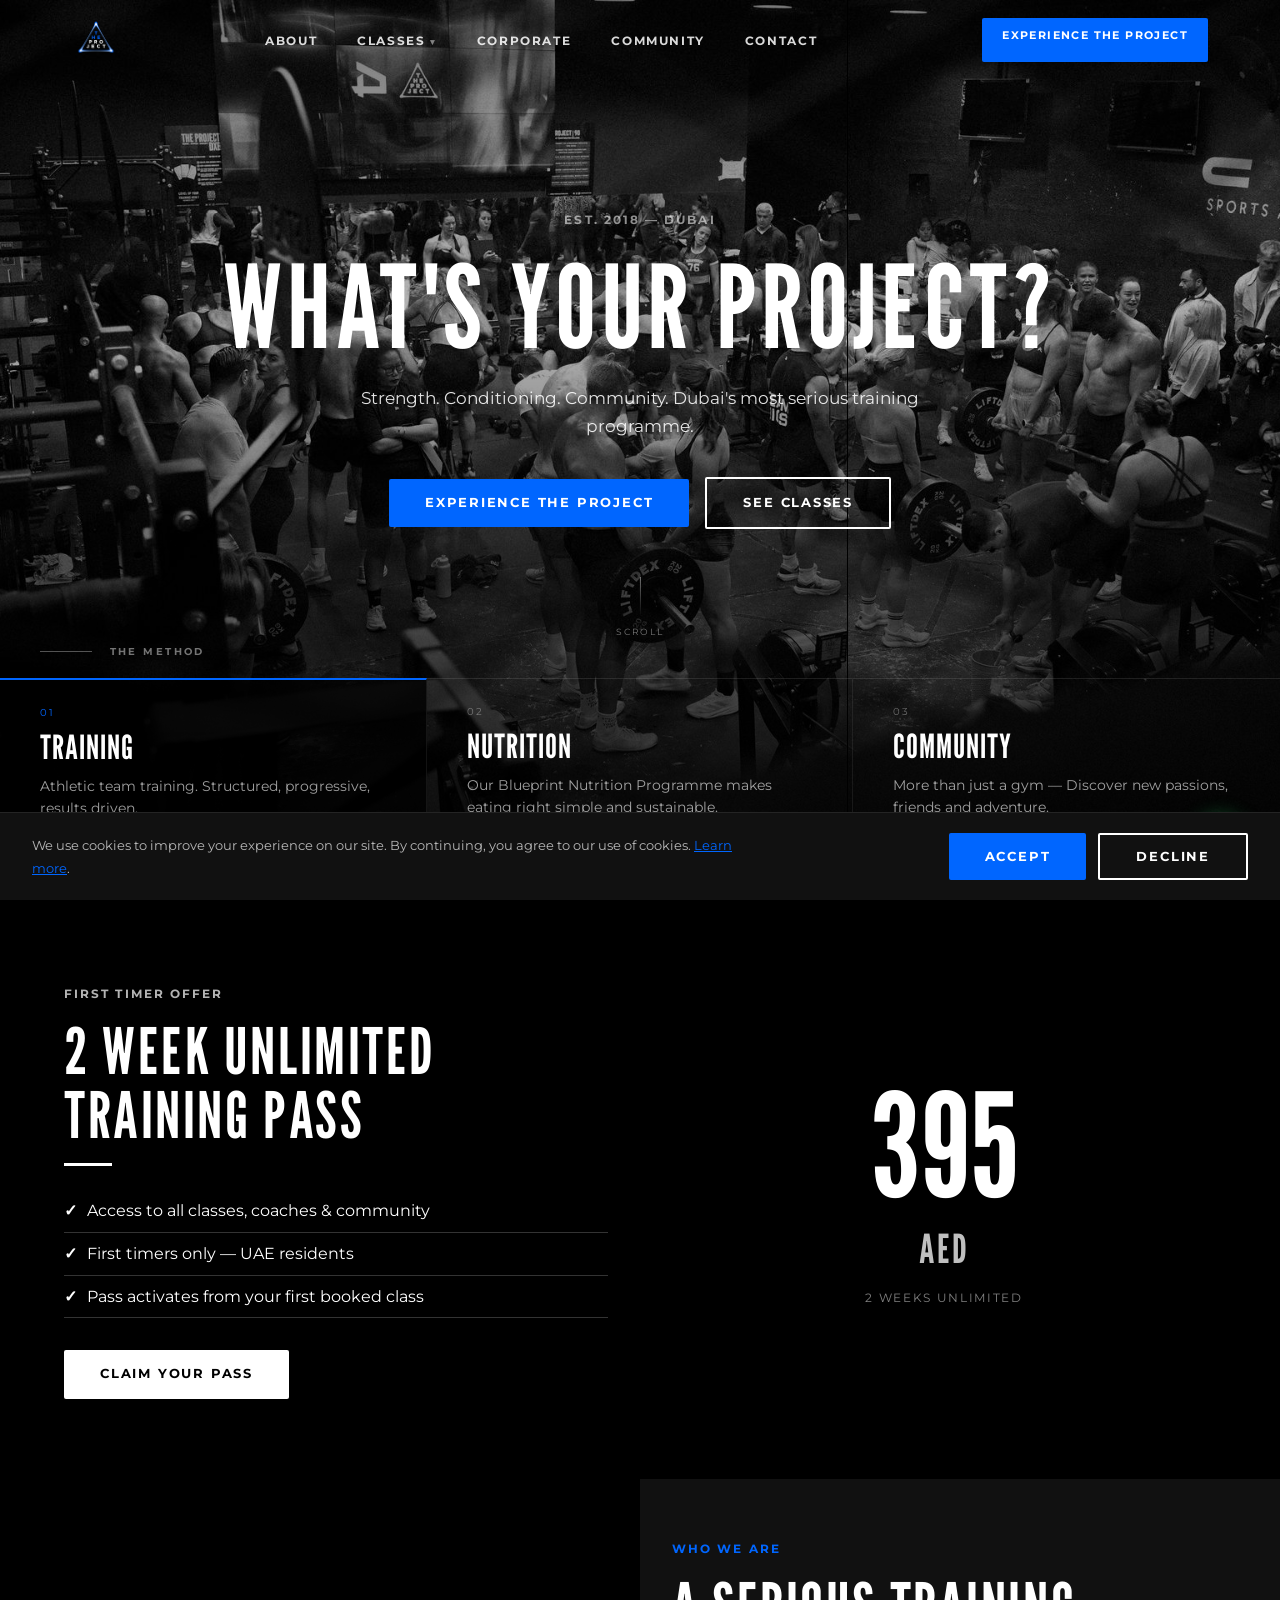
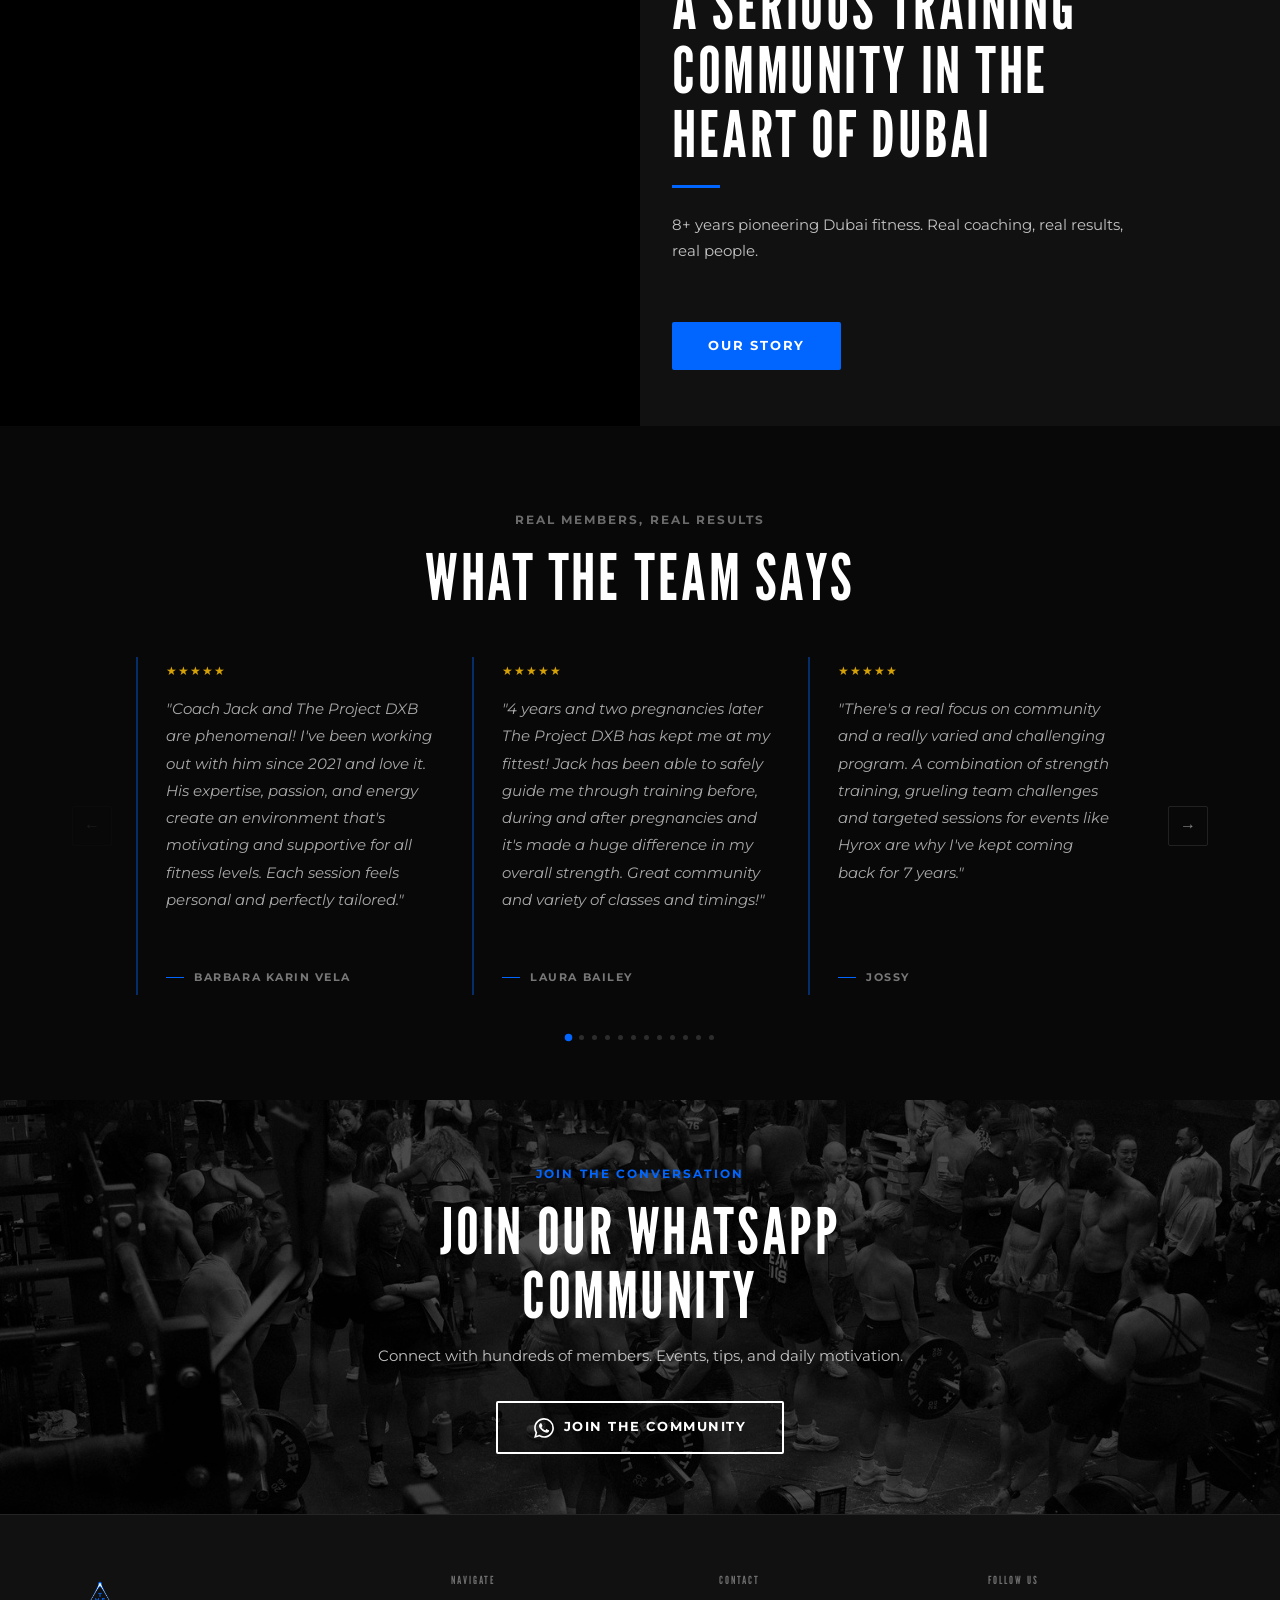
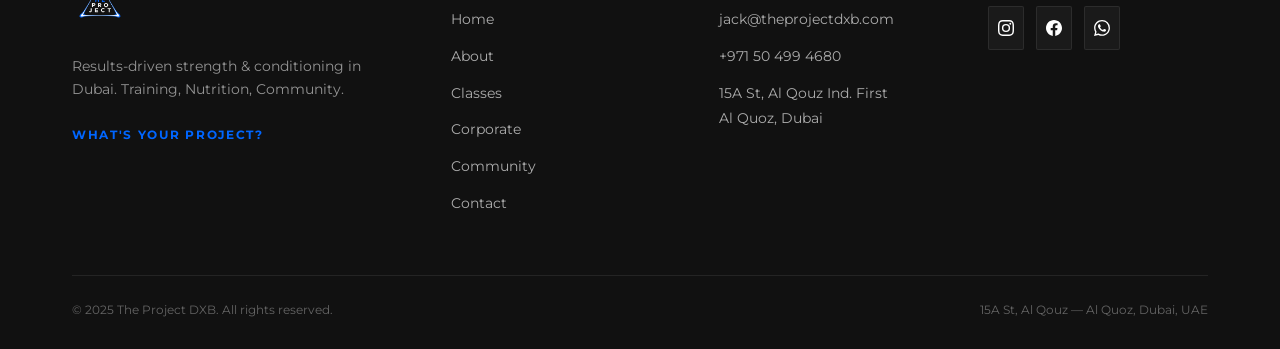
==== commit 80cf81d5: "fixmobile issues + favicon" ====
--- a/index.html
+++ b/index.html
@@ -353,7 +353,7 @@
   <section class="trial-section" id="trial">
     <div class="hero-bg" style="background-image:url('assets/images/5T5A0367-2.jpg');background-position:center 30%;"></div>
     <div class="trial-overlay"></div>
-    <div class="container" style="position:relative;z-index:2;padding:80px 0;">
+    <div class="container" style="position:relative;z-index:2;padding:80px 1.5rem;">
       <div style="display:grid;grid-template-columns:1fr 1fr;gap:4rem;align-items:center;">
         <div class="fade-up">
           <span class="label" style="color:rgba(255,255,255,0.7);">First Timer Offer</span>
--- a/assets/css/styles.css
+++ b/assets/css/styles.css
@@ -0,0 +1,1170 @@
+/* =========================================================
+   THE PROJECT DXB — GLOBAL STYLES
+   Brand: League Gothic (headers) | Norwester (body) | #0066FF | #000000 | #FFFFFF
+   ========================================================= */
+
+@import url('https://fonts.googleapis.com/css2?family=League+Gothic&display=swap');
+@import url('https://fonts.cdnfonts.com/css/norwester');
+@import url('https://fonts.googleapis.com/css2?family=Montserrat:wght@300;400;600;700;900&display=swap');
+
+/* ----- RESET & BASE ----- */
+*, *::before, *::after { box-sizing: border-box; margin: 0; padding: 0; }
+
+html { scroll-behavior: smooth; font-size: 16px; -webkit-text-size-adjust: 100%; }
+
+body {
+  font-family:'Montserrat', Arial, sans-serif;
+  background: #000;
+  color: #fff;
+  line-height: 1.6;
+  overflow-x: hidden;
+  -webkit-font-smoothing: antialiased;
+}
+
+img { max-width: 100%; display: block; }
+a { text-decoration: none; color: inherit; }
+
+/* Prevent 300ms tap delay on mobile */
+a, button, .btn, .nav-burger { touch-action: manipulation; }
+
+/* Minimum tap target size */
+.btn, .nav-burger, .nav-mobile a, .wa-float, .social-link { min-height: 44px; }
+.nav-burger { min-width: 44px; align-items: center; justify-content: center; }
+ul { list-style: none; }
+
+/* ----- CSS VARIABLES ----- */
+:root {
+  --blue:         #0066FF;
+  --electric:     #0033FF;
+  --black:        #000000;
+  --white:        #FFFFFF;
+  --grey:         #111111;
+  --mid-grey:     #1a1a1a;
+  --border:       rgba(255,255,255,0.08);
+  --nav-h:        80px;
+  --max:          1200px;
+  --ease:         0.35s cubic-bezier(0.4,0,0.2,1);
+}
+
+/* ----- TYPOGRAPHY ----- */
+h1, h2, h3, h4 {
+  font-family: 'League Gothic', 'Impact', Arial Narrow, sans-serif;
+  font-weight: 400;
+  text-transform: uppercase;
+  letter-spacing: 0.04em;
+  line-height: 1.0;
+}
+h1 { font-size: clamp(3.5rem, 9vw, 8rem); }
+h2 { font-size: clamp(2.4rem, 5vw, 4.5rem); }
+h3 { font-size: clamp(1.4rem, 3vw, 2rem); }
+h4 { font-size: 1.2rem; letter-spacing: 0.08em; }
+
+p { font-family: 'Norwester', 'Montserrat', Arial, sans-serif; font-weight: 400; line-height: 1.7; color: rgba(255,255,255,0.75); font-size: 0.95rem; }
+
+.label {
+  display: inline-block;
+  font-size: 0.72rem;
+  font-weight: 700;
+  letter-spacing: 0.18em;
+  text-transform: uppercase;
+  color: var(--blue);
+  margin-bottom: 1rem;
+}
+
+/* ----- LAYOUT ----- */
+.container {
+  max-width: var(--max);
+  margin: 0 auto;
+  padding: 0 2rem;
+}
+
+section { padding: 0; }
+
+.section-header { text-align: center; margin-bottom: 40px; }
+.section-header p { max-width: 600px; margin: 1rem auto 0; }
+
+/* ----- BUTTONS ----- */
+.btn {
+  display: inline-block;
+  padding: 14px 36px;
+  font-family: 'Norwester', 'Montserrat', sans-serif;
+  font-size: 0.8rem;
+  font-weight: 700;
+  letter-spacing: 0.14em;
+  text-transform: uppercase;
+  border: none;
+  cursor: pointer;
+  transition: background var(--ease), transform var(--ease);
+  border-radius: 2px;
+}
+.btn-primary {
+  background: var(--blue);
+  color: #fff;
+}
+.btn-primary:hover {
+  background: var(--electric);
+  transform: translateY(-2px);
+}
+.btn-outline {
+  background: transparent;
+  color: #fff;
+  border: 2px solid #fff;
+}
+.btn-outline:hover {
+  background: #fff;
+  color: #000;
+  transform: translateY(-2px);
+}
+.btn-white {
+  background: #fff;
+  color: #000;
+}
+.btn-white:hover {
+  background: var(--blue);
+  color: #fff;
+  transform: translateY(-2px);
+}
+
+/* =========================================================
+   NAVIGATION
+   ========================================================= */
+.nav {
+  position: fixed;
+  top: 0; left: 0; right: 0;
+  z-index: 1000;
+  height: var(--nav-h);
+  display: flex;
+  align-items: center;
+  transition: background var(--ease), box-shadow var(--ease);
+}
+.nav.scrolled {
+  background: rgba(0,0,0,0.97);
+  box-shadow: 0 1px 0 var(--border);
+}
+.nav-inner {
+  display: flex;
+  align-items: center;
+  justify-content: space-between;
+  width: 100%;
+  max-width: var(--max);
+  margin: 0 auto;
+  padding: 0 2rem;
+}
+.nav-logo img { height: 48px; width: auto; }
+
+.nav-links {
+  display: flex;
+  align-items: center;
+  gap: 2.5rem;
+}
+.nav-links a {
+  font-size: 0.72rem;
+  font-weight: 700;
+  letter-spacing: 0.14em;
+  text-transform: uppercase;
+  color: rgba(255,255,255,0.85);
+  transition: color var(--ease);
+}
+.nav-links a:hover,
+.nav-links a.active { color: #fff; }
+
+/* Nav CTA — smaller than page buttons */
+.nav-cta {
+  margin-left: 1.25rem;
+  padding: 9px 20px !important;
+  font-size: 0.67rem !important;
+  letter-spacing: 0.13em !important;
+}
+
+/* Classes dropdown */
+.has-dropdown { position: relative; }
+.has-dropdown > a::after {
+  content: ' ▾';
+  font-size: 0.55rem;
+  opacity: 0.55;
+  vertical-align: middle;
+}
+.nav-dropdown {
+  display: none;
+  position: absolute;
+  top: calc(100% + 8px);
+  left: 50%;
+  transform: translateX(-50%);
+  background: #0a0a0a;
+  border: 1px solid rgba(255,255,255,0.08);
+  border-top: 2px solid var(--blue);
+  min-width: 155px;
+  padding: 0.4rem 0;
+  list-style: none;
+  z-index: 200;
+}
+.nav-dropdown.open { display: block; }
+.nav-dropdown li a {
+  display: block;
+  padding: 0.55rem 1.1rem;
+  font-size: 0.68rem;
+  letter-spacing: 0.11em;
+  color: rgba(255,255,255,0.72);
+  white-space: nowrap;
+}
+.nav-dropdown li a:hover {
+  color: #fff;
+  background: rgba(255,255,255,0.06);
+}
+
+/* Mobile sub-links under Classes */
+.nav-mobile-sub {
+  padding-left: 1.75rem !important;
+  font-size: 0.8rem !important;
+  opacity: 0.65;
+  border-bottom: 1px solid rgba(255,255,255,0.05) !important;
+  letter-spacing: 0.1em !important;
+}
+
+/* Hamburger */
+.nav-burger {
+  display: none;
+  flex-direction: column;
+  gap: 5px;
+  cursor: pointer;
+  padding: 4px;
+  background: none;
+  border: none;
+}
+.nav-burger span {
+  display: block;
+  width: 26px;
+  height: 2px;
+  background: #fff;
+  transition: var(--ease);
+  transform-origin: center;
+}
+.nav-burger.open span:nth-child(1) { transform: translateY(7px) rotate(45deg); }
+.nav-burger.open span:nth-child(2) { opacity: 0; }
+.nav-burger.open span:nth-child(3) { transform: translateY(-7px) rotate(-45deg); }
+
+/* Mobile Menu */
+.nav-mobile {
+  display: none;
+  position: fixed;
+  top: var(--nav-h);
+  left: 0; right: 0;
+  background: #000;
+  padding: 2rem;
+  flex-direction: column;
+  gap: 1.5rem;
+  border-top: 1px solid var(--border);
+  z-index: 999;
+}
+.nav-mobile.open { display: flex; }
+.nav-mobile a {
+  font-size: 1rem;
+  font-weight: 700;
+  letter-spacing: 0.12em;
+  text-transform: uppercase;
+  padding: 0.5rem 0;
+  border-bottom: 1px solid var(--border);
+}
+
+/* =========================================================
+   HERO SECTIONS
+   ========================================================= */
+.hero {
+  position: relative;
+  min-height: 100vh;
+  display: flex;
+  align-items: center;
+  justify-content: center;
+  text-align: center;
+  overflow: hidden;
+}
+.hero-bg {
+  position: absolute;
+  inset: 0;
+  background-size: cover;
+  background-position: center;
+  background-attachment: fixed;
+  transform: scale(1.05);
+  transition: transform 0.1s linear;
+}
+.hero-overlay {
+  position: absolute;
+  inset: 0;
+  background: linear-gradient(to bottom, rgba(0,0,0,0.55) 0%, rgba(0,0,0,0.45) 50%, rgba(0,0,0,0.7) 100%);
+}
+.hero-content {
+  position: relative;
+  z-index: 2;
+  max-width: 900px;
+  padding: 0 2rem;
+  padding-top: var(--nav-h);
+}
+.hero-content h1 { color: #fff; margin-bottom: 1.2rem; }
+.hero-content p {
+  font-size: 1.1rem;
+  color: rgba(255,255,255,0.9);
+  max-width: 600px;
+  margin: 0 auto 2rem;
+  font-weight: 400;
+}
+.hero-scroll {
+  position: absolute;
+  bottom: 2rem;
+  left: 50%;
+  transform: translateX(-50%);
+  z-index: 2;
+  display: flex;
+  flex-direction: column;
+  align-items: center;
+  gap: 8px;
+  opacity: 0.6;
+}
+.hero-scroll span {
+  font-size: 0.6rem;
+  letter-spacing: 0.18em;
+  text-transform: uppercase;
+  font-weight: 600;
+}
+.scroll-line {
+  width: 1px;
+  height: 40px;
+  background: linear-gradient(to bottom, #fff, transparent);
+  animation: scrollPulse 2s ease-in-out infinite;
+}
+@keyframes scrollPulse {
+  0%, 100% { opacity: 0.4; transform: scaleY(1); }
+  50% { opacity: 1; transform: scaleY(1.2); }
+}
+
+/* Page hero (shorter, for inner pages) */
+.hero-page {
+  min-height: 60vh;
+  padding-top: var(--nav-h);
+}
+.hero-page .hero-content { padding-top: 0; }
+
+/* =========================================================
+   PILLARS / THREE COLUMNS
+   ========================================================= */
+.pillars { background: var(--grey); padding: 36px 0; }
+.pillars-grid {
+  display: grid;
+  grid-template-columns: repeat(3, 1fr);
+  gap: 2px;
+}
+.pillar {
+  background: var(--mid-grey);
+  padding: 3rem 2.5rem;
+  border-top: 3px solid var(--blue);
+  transition: transform var(--ease), border-color var(--ease);
+}
+.pillar:hover { transform: translateY(-4px); border-color: var(--electric); }
+.pillar-icon {
+  width: 48px;
+  height: 3px;
+  background: var(--blue);
+  margin-bottom: 1.5rem;
+}
+.pillar h3 { margin-bottom: 1rem; }
+.pillar p { font-size: 0.95rem; }
+
+/* =========================================================
+   SPLIT SECTIONS (image + text)
+   ========================================================= */
+.split {
+  display: grid;
+  grid-template-columns: 1fr 1fr;
+}
+.split-img {
+  background-size: cover;
+  background-position: center;
+  /* No min-height — height is driven by the text column, image crops to fit */
+  min-height: 0;
+}
+.split-content {
+  display: flex;
+  align-items: center;
+  padding: 56px 5%;
+  background: var(--grey);
+}
+.split-content-inner { max-width: 480px; }
+.split-content-inner h2 { margin-bottom: 1.2rem; }
+.split-content-inner p { margin-bottom: 2rem; }
+.split.reverse .split-img { order: 2; }
+.split.reverse .split-content { order: 1; }
+
+/* =========================================================
+   STATS / NUMBERS BAR
+   ========================================================= */
+.stats-bar {
+  background: var(--blue);
+  padding: 50px 0;
+}
+.stats-grid {
+  display: grid;
+  grid-template-columns: repeat(4, 1fr);
+  text-align: center;
+  gap: 2rem;
+}
+.stat-num {
+  font-size: clamp(2rem, 4vw, 3.5rem);
+  font-weight: 900;
+  letter-spacing: -0.02em;
+  line-height: 1;
+  display: block;
+}
+.stat-label {
+  font-size: 0.72rem;
+  font-weight: 700;
+  letter-spacing: 0.14em;
+  text-transform: uppercase;
+  opacity: 0.85;
+  margin-top: 0.4rem;
+  display: block;
+}
+
+/* =========================================================
+   VALUES / CARDS
+   ========================================================= */
+.values-grid {
+  display: grid;
+  grid-template-columns: repeat(2, 1fr);
+  gap: 2px;
+}
+.value-card {
+  background: var(--mid-grey);
+  padding: 2.5rem;
+  border-left: 3px solid var(--blue);
+  transition: border-color var(--ease);
+}
+.value-card:hover { border-color: var(--electric); }
+.value-card h3 { font-size: 1rem; margin-bottom: 0.75rem; }
+
+/* =========================================================
+   SCHEDULE TABLE
+   ========================================================= */
+.schedule-grid {
+  display: grid;
+  grid-template-columns: repeat(7, 1fr);
+  gap: 2px;
+}
+.schedule-day {
+  background: var(--mid-grey);
+  padding: 1.5rem 1rem;
+  text-align: center;
+  border-top: 3px solid transparent;
+  transition: border-color var(--ease), transform var(--ease);
+}
+.schedule-day:hover { border-color: var(--blue); transform: translateY(-3px); }
+.schedule-day.highlight { border-top-color: var(--blue); }
+.day-name {
+  font-size: 0.65rem;
+  font-weight: 700;
+  letter-spacing: 0.16em;
+  text-transform: uppercase;
+  color: var(--blue);
+  margin-bottom: 0.75rem;
+  display: block;
+}
+.day-focus {
+  font-size: 0.8rem;
+  font-weight: 700;
+  text-transform: uppercase;
+  letter-spacing: 0.06em;
+  margin-bottom: 0.5rem;
+  line-height: 1.3;
+}
+.day-detail {
+  font-size: 0.7rem;
+  color: rgba(255,255,255,0.5);
+  line-height: 1.5;
+}
+
+/* =========================================================
+   TESTIMONIALS
+   ========================================================= */
+.testimonials {
+  background: #080808;
+  overflow: hidden;
+  padding: 80px 0 60px;
+}
+.testimonials .section-header h2 { color: #fff; }
+.testimonials .label { color: rgba(255,255,255,0.4); }
+
+.google-badge {
+  display: inline-flex;
+  align-items: center;
+  gap: 0.5rem;
+  margin-top: 0.75rem;
+  font-size: 0.78rem;
+  color: rgba(255,255,255,0.4);
+  letter-spacing: 0.05em;
+}
+.google-stars { color: #fbbc04; font-size: 0.9rem; letter-spacing: 0.05em; }
+
+.slider-wrapper {
+  display: flex;
+  align-items: center;
+  gap: 1.5rem;
+  margin-top: 3rem;
+}
+.slider-viewport {
+  flex: 1;
+  overflow: hidden;
+}
+.slider-track {
+  display: flex;
+  transition: transform 0.45s cubic-bezier(0.25, 0.1, 0.25, 1);
+  will-change: transform;
+}
+
+/* No card — just open text with a thin left accent */
+.testimonial-card {
+  flex: 0 0 calc(100% / 3);
+  padding: 0 2rem 0 0;
+  box-sizing: border-box;
+}
+.testimonial-inner {
+  background: transparent;
+  border: none;
+  border-left: 2px solid rgba(0,102,255,0.4);
+  padding: 0.25rem 0 0.5rem 1.75rem;
+  height: 100%;
+  display: flex;
+  flex-direction: column;
+  transition: border-color 0.35s;
+}
+.testimonial-inner:hover { border-left-color: var(--blue); }
+
+.testimonial-stars {
+  color: #fbbc04;
+  font-size: 0.75rem;
+  letter-spacing: 0.08em;
+  margin-bottom: 1rem;
+  opacity: 0.85;
+}
+.testimonial-text {
+  font-family: 'Montserrat', Arial, sans-serif;
+  font-style: italic;
+  font-size: 0.92rem;
+  font-weight: 400;
+  line-height: 1.85;
+  color: rgba(255,255,255,0.65);
+  flex: 1;
+  margin-bottom: 1.75rem;
+}
+.testimonial-name {
+  display: flex;
+  align-items: center;
+  gap: 0.65rem;
+  font-size: 0.68rem;
+  font-weight: 700;
+  letter-spacing: 0.14em;
+  text-transform: uppercase;
+  color: rgba(255,255,255,0.45);
+}
+.testimonial-name::before {
+  content: '';
+  display: inline-block;
+  width: 18px;
+  height: 1px;
+  background: var(--blue);
+  flex-shrink: 0;
+}
+.testimonial-source {
+  font-size: 0.65rem;
+  color: rgba(255,255,255,0.25);
+  letter-spacing: 0.08em;
+  margin-top: 0.2rem;
+}
+
+.slider-btn {
+  flex-shrink: 0;
+  width: 40px; height: 40px;
+  border: 1px solid rgba(255,255,255,0.1);
+  background: transparent;
+  color: rgba(255,255,255,0.5);
+  font-size: 1rem;
+  cursor: pointer;
+  display: flex; align-items: center; justify-content: center;
+  transition: background 0.2s, border-color 0.2s, color 0.2s;
+  border-radius: 2px;
+}
+.slider-btn:hover { background: var(--blue); border-color: var(--blue); color: #fff; }
+.slider-btn:disabled { opacity: 0.15; cursor: default; }
+
+.slider-dots {
+  display: flex;
+  justify-content: center;
+  gap: 8px;
+  margin-top: 2.5rem;
+}
+.slider-dot {
+  width: 5px; height: 5px;
+  border-radius: 50%;
+  background: rgba(255,255,255,0.15);
+  cursor: pointer;
+  transition: background 0.25s, transform 0.25s;
+  border: none;
+  padding: 0;
+}
+.slider-dot.active {
+  background: var(--blue);
+  transform: scale(1.5);
+}
+
+@media (max-width: 900px) {
+  .testimonial-card { flex: 0 0 50%; }
+}
+@media (max-width: 600px) {
+  .testimonial-card { flex: 0 0 100%; padding: 0; }
+  .slider-btn { display: none; }
+}
+
+/* =========================================================
+   CTA BANNER
+   ========================================================= */
+.cta-banner {
+  background: var(--blue);
+  padding: 60px 0;
+  text-align: center;
+}
+.cta-banner h2 { margin-bottom: 1rem; }
+.cta-banner p { margin-bottom: 2rem; }
+
+.cta-banner-dark {
+  background: var(--grey);
+  padding: 60px 0;
+  text-align: center;
+}
+.cta-banner-dark h2 { margin-bottom: 1rem; }
+.cta-banner-dark p { margin-bottom: 2rem; }
+
+/* =========================================================
+   TRIAL OFFER SECTION (image + blue overlay)
+   ========================================================= */
+.trial-section {
+  position: relative;
+  overflow: hidden;
+}
+.trial-overlay {
+  position: absolute;
+  inset: 0;
+  background: rgba(0, 0, 0, 0.62);
+  z-index: 1;
+}
+
+/* =========================================================
+   WHATSAPP CTA SECTION
+   ========================================================= */
+.wa-section {
+  position: relative;
+  padding: 60px 0;
+  overflow: hidden;
+}
+.wa-section .hero-bg { background-attachment: scroll; }
+.wa-section .hero-overlay { background: rgba(0,0,0,0.7); }
+.wa-section-content {
+  position: relative;
+  z-index: 2;
+  text-align: center;
+  max-width: 600px;
+  margin: 0 auto;
+  padding: 0 2rem;
+}
+.wa-section-content h2 { margin-bottom: 1rem; }
+.wa-section-content p { margin-bottom: 2rem; }
+.btn-wa {
+  background: transparent;
+  color: #fff;
+  display: inline-flex;
+  align-items: center;
+  gap: 10px;
+  padding: 14px 36px;
+  font-family: 'Norwester', 'Montserrat', sans-serif;
+  font-size: 0.8rem;
+  font-weight: 700;
+  letter-spacing: 0.12em;
+  text-transform: uppercase;
+  border-radius: 2px;
+  border: 2px solid #fff;
+  transition: background var(--ease), border-color var(--ease), transform var(--ease);
+}
+.btn-wa:hover { background: #fff; color: #000; transform: translateY(-2px); }
+.btn-wa:hover svg { fill: #000; }
+.btn-wa svg { width: 20px; height: 20px; fill: #fff; transition: fill var(--ease); }
+
+/* =========================================================
+   GALLERY GRID
+   ========================================================= */
+.gallery-grid {
+  display: grid;
+  grid-template-columns: repeat(3, 1fr);
+  gap: 4px;
+}
+.gallery-item {
+  aspect-ratio: 4/3;
+  overflow: hidden;
+  cursor: pointer;
+}
+.gallery-item img {
+  width: 100%;
+  height: 100%;
+  object-fit: cover;
+  transition: transform 0.5s var(--ease), filter 0.5s var(--ease);
+  filter: grayscale(30%);
+}
+.gallery-item:hover img { transform: scale(1.06); filter: grayscale(0%); }
+
+/* =========================================================
+   CORPORATE OFFERS
+   ========================================================= */
+.offer-grid {
+  display: grid;
+  grid-template-columns: repeat(3, 1fr);
+  gap: 2px;
+}
+.offer-card {
+  background: var(--mid-grey);
+  padding: 2.5rem;
+  border-top: 3px solid var(--blue);
+}
+.offer-card h3 { font-size: 1rem; margin-bottom: 1rem; }
+.offer-card ul { margin-top: 1rem; }
+.offer-card ul li {
+  font-size: 0.9rem;
+  color: rgba(255,255,255,0.75);
+  padding: 0.4rem 0;
+  border-bottom: 1px solid var(--border);
+  display: flex;
+  align-items: flex-start;
+  gap: 10px;
+}
+.offer-card ul li::before {
+  content: '→';
+  color: var(--blue);
+  flex-shrink: 0;
+  font-weight: 700;
+}
+
+/* =========================================================
+   CONTACT / FORM
+   ========================================================= */
+.contact-grid {
+  display: grid;
+  grid-template-columns: 1.2fr 0.8fr;
+  gap: 4rem;
+  align-items: start;
+}
+.form-group {
+  margin-bottom: 1.25rem;
+}
+.form-group label {
+  display: block;
+  font-size: 0.72rem;
+  font-weight: 700;
+  letter-spacing: 0.14em;
+  text-transform: uppercase;
+  margin-bottom: 0.5rem;
+  color: rgba(255,255,255,0.7);
+}
+.form-group input,
+.form-group textarea,
+.form-group select {
+  width: 100%;
+  background: var(--mid-grey);
+  border: 1px solid var(--border);
+  border-radius: 2px;
+  padding: 12px 16px;
+  color: #fff;
+  font-family: 'Norwester', 'Montserrat', sans-serif;
+  font-size: 0.9rem;
+  transition: border-color var(--ease);
+  outline: none;
+}
+.form-group input:focus,
+.form-group textarea:focus,
+.form-group select:focus {
+  border-color: var(--blue);
+}
+.form-group textarea { min-height: 140px; resize: vertical; }
+.form-group select option { background: #111; }
+
+.contact-info h3 { margin-bottom: 2rem; font-size: 1.1rem; }
+.info-item {
+  display: flex;
+  gap: 1rem;
+  margin-bottom: 1.5rem;
+  align-items: flex-start;
+}
+.info-icon {
+  width: 40px;
+  height: 40px;
+  background: var(--blue);
+  border-radius: 2px;
+  display: flex;
+  align-items: center;
+  justify-content: center;
+  flex-shrink: 0;
+}
+.info-icon svg { width: 18px; height: 18px; fill: #fff; }
+.info-text { font-size: 0.9rem; color: rgba(255,255,255,0.75); line-height: 1.6; }
+.info-text strong { color: #fff; display: block; margin-bottom: 0.2rem; font-size: 0.75rem; letter-spacing: 0.1em; text-transform: uppercase; }
+
+.map-container {
+  margin-top: 2rem;
+  border-radius: 2px;
+  overflow: hidden;
+  border: 1px solid var(--border);
+}
+.map-container iframe { display: block; }
+
+/* FAQ */
+.faq-item {
+  border-bottom: 1px solid var(--border);
+}
+.faq-question {
+  width: 100%;
+  background: none;
+  border: none;
+  color: #fff;
+  font-family: 'Norwester', 'Montserrat', sans-serif;
+  font-size: 0.95rem;
+  font-weight: 700;
+  text-align: left;
+  padding: 1.25rem 0;
+  cursor: pointer;
+  display: flex;
+  justify-content: space-between;
+  align-items: center;
+  gap: 1rem;
+  letter-spacing: 0.04em;
+}
+.faq-question::after {
+  content: '+';
+  font-size: 1.5rem;
+  font-weight: 300;
+  color: var(--blue);
+  flex-shrink: 0;
+  transition: transform var(--ease);
+}
+.faq-question.open::after { transform: rotate(45deg); }
+.faq-answer {
+  display: none;
+  padding: 0 0 1.25rem;
+  font-size: 0.9rem;
+  color: rgba(255,255,255,0.7);
+  line-height: 1.7;
+}
+.faq-answer.open { display: block; }
+
+/* =========================================================
+   FOOTER
+   ========================================================= */
+.footer {
+  background: var(--grey);
+  border-top: 1px solid var(--border);
+  padding: 60px 0 30px;
+}
+.footer-grid {
+  display: grid;
+  grid-template-columns: 1.5fr 1fr 1fr 1fr;
+  gap: 3rem;
+  margin-bottom: 3rem;
+}
+.footer-logo { margin-bottom: 1.5rem; }
+.footer-logo img { height: 56px; }
+.footer-about {
+  font-size: 0.85rem;
+  color: rgba(255,255,255,0.55);
+  line-height: 1.7;
+  margin-bottom: 1.5rem;
+}
+.footer-phrase {
+  font-size: 0.75rem;
+  font-weight: 700;
+  letter-spacing: 0.14em;
+  text-transform: uppercase;
+  color: var(--blue);
+}
+.footer-col h4 {
+  font-size: 0.7rem;
+  letter-spacing: 0.18em;
+  margin-bottom: 1.25rem;
+  color: rgba(255,255,255,0.4);
+}
+.footer-col ul li {
+  margin-bottom: 0.7rem;
+}
+.footer-col ul li a {
+  font-size: 0.85rem;
+  color: rgba(255,255,255,0.65);
+  transition: color var(--ease);
+}
+.footer-col ul li a:hover { color: #fff; }
+
+.social-links {
+  display: flex;
+  gap: 0.75rem;
+  margin-top: 0.5rem;
+}
+.social-link {
+  width: 36px;
+  height: 36px;
+  background: var(--mid-grey);
+  border: 1px solid var(--border);
+  border-radius: 2px;
+  display: flex;
+  align-items: center;
+  justify-content: center;
+  transition: background var(--ease), border-color var(--ease);
+}
+.social-link:hover { background: var(--blue); border-color: var(--blue); }
+.social-link svg { width: 16px; height: 16px; fill: #fff; }
+
+.footer-bottom {
+  border-top: 1px solid var(--border);
+  padding-top: 1.5rem;
+  display: flex;
+  justify-content: space-between;
+  align-items: center;
+  flex-wrap: wrap;
+  gap: 1rem;
+  font-size: 0.75rem;
+  color: rgba(255,255,255,0.35);
+}
+
+/* =========================================================
+   WHATSAPP FLOATING BUTTON
+   ========================================================= */
+.wa-float {
+  position: fixed;
+  bottom: 2rem;
+  right: 2rem;
+  z-index: 900;
+  width: 56px;
+  height: 56px;
+  background: #25D366;
+  border-radius: 50%;
+  display: flex;
+  align-items: center;
+  justify-content: center;
+  box-shadow: 0 4px 20px rgba(37,211,102,0.4);
+  transition: transform var(--ease), box-shadow var(--ease);
+}
+.wa-float:hover {
+  transform: scale(1.1);
+  box-shadow: 0 6px 28px rgba(37,211,102,0.5);
+}
+.wa-float svg { width: 28px; height: 28px; fill: #fff; }
+.wa-tooltip {
+  position: absolute;
+  right: 66px;
+  top: 50%;
+  transform: translateY(-50%);
+  background: #000;
+  color: #fff;
+  font-size: 0.72rem;
+  font-weight: 700;
+  letter-spacing: 0.08em;
+  white-space: nowrap;
+  padding: 6px 12px;
+  border-radius: 2px;
+  opacity: 0;
+  pointer-events: none;
+  transition: opacity var(--ease);
+}
+.wa-float:hover .wa-tooltip { opacity: 1; }
+
+/* =========================================================
+   COOKIE BANNER
+   ========================================================= */
+.cookie-banner {
+  position: fixed;
+  bottom: 0; left: 0; right: 0;
+  z-index: 950;
+  background: var(--grey);
+  border-top: 1px solid var(--border);
+  padding: 1.25rem 2rem;
+  display: flex;
+  align-items: center;
+  justify-content: space-between;
+  gap: 2rem;
+  flex-wrap: wrap;
+  transform: translateY(0);
+  transition: transform var(--ease);
+}
+.cookie-banner.hidden { transform: translateY(110%); }
+.cookie-text {
+  font-size: 0.82rem;
+  color: rgba(255,255,255,0.7);
+  max-width: 700px;
+}
+.cookie-text a { color: var(--blue); text-decoration: underline; }
+.cookie-actions { display: flex; gap: 0.75rem; flex-shrink: 0; }
+
+/* =========================================================
+   SCROLL ANIMATIONS
+   ========================================================= */
+.fade-up {
+  opacity: 0;
+  transform: translateY(30px);
+  transition: opacity 0.6s var(--ease), transform 0.6s var(--ease);
+}
+.fade-up.visible {
+  opacity: 1;
+  transform: translateY(0);
+}
+.fade-up-d1 { transition-delay: 0.1s; }
+.fade-up-d2 { transition-delay: 0.2s; }
+.fade-up-d3 { transition-delay: 0.3s; }
+.fade-up-d4 { transition-delay: 0.4s; }
+
+/* =========================================================
+   TRIANGLE MOTIF DECORATIVE
+   ========================================================= */
+.tri-motif {
+  display: inline-block;
+  width: 0;
+  height: 0;
+  border-left: 8px solid transparent;
+  border-right: 8px solid transparent;
+  border-bottom: 14px solid var(--blue);
+  margin-right: 0.5rem;
+  vertical-align: middle;
+}
+
+/* =========================================================
+   DIVIDER
+   ========================================================= */
+.divider {
+  width: 48px;
+  height: 3px;
+  background: var(--blue);
+  margin: 1rem 0 1.5rem;
+}
+.divider-center { margin: 1rem auto 1.5rem; }
+
+/* =========================================================
+   RESPONSIVE
+   ========================================================= */
+@media (max-width: 1024px) {
+  .pillars-grid { grid-template-columns: repeat(3, 1fr); }
+  .schedule-grid { grid-template-columns: repeat(4, 1fr); }
+  .footer-grid { grid-template-columns: 1fr 1fr; gap: 2rem; }
+  .stats-grid { grid-template-columns: repeat(2, 1fr); }
+}
+
+@media (max-width: 768px) {
+  section { padding: 0; }
+  .nav-links, .nav-cta { display: none; }
+  .nav-burger { display: flex; }
+
+  .pillars-grid { grid-template-columns: 1fr; }
+  .values-grid { grid-template-columns: 1fr; }
+  .split { grid-template-columns: 1fr; }
+  .split-img { min-height: 280px; } /* needs explicit height in single-column layout */
+  .split.reverse .split-img { order: 1; }
+  .split.reverse .split-content { order: 2; }
+  .split-content { padding: 50px 2rem; }
+  .split-content-inner { max-width: 100%; }
+
+  .schedule-grid { grid-template-columns: repeat(2, 1fr); }
+
+  .gallery-grid { grid-template-columns: repeat(2, 1fr); }
+  .offer-grid { grid-template-columns: 1fr; }
+  .contact-grid { grid-template-columns: 1fr; gap: 3rem; }
+  .stats-grid { grid-template-columns: repeat(2, 1fr); }
+  .footer-grid { grid-template-columns: 1fr; gap: 2rem; }
+  .footer-bottom { flex-direction: column; text-align: center; }
+
+  .hero-bg { background-attachment: scroll; }
+}
+
+@media (max-width: 480px) {
+  .schedule-grid { grid-template-columns: 1fr; }
+  .gallery-grid { grid-template-columns: 1fr; }
+  .cookie-actions { width: 100%; }
+  .wa-float { bottom: 1.5rem; right: 1.5rem; }
+}
+
+/* =========================================================
+   EXTENDED MOBILE FIXES
+   ========================================================= */
+@media (max-width: 768px) {
+  /* Tighter container padding */
+  .container { padding: 0 1.25rem; }
+
+  /* Shorter inner-page hero */
+  .hero-page { min-height: 40vh; }
+
+  /* Stack trial section two-col inline grid (index.html) */
+  #trial .container > div { display: block !important; }
+  #trial .container > div > div:last-child { text-align: center; margin-top: 2rem; }
+
+  /* Stack Project 90 two-col inline grid (classes.html) */
+  #project90 .container > div { display: block !important; }
+  #project90 .container > div > div { margin-bottom: 2rem; }
+
+  /* Reduce Glofox iframe height on mobile */
+  #booking iframe { height: 750px !important; }
+  #memberships iframe { height: 650px !important; }
+
+  /* Trial pass section padding */
+  .trial-section .container { padding-top: 60px !important; padding-bottom: 60px !important; }
+
+  /* Cookie banner stack */
+  .cookie-banner { flex-direction: column; align-items: flex-start; gap: 1rem; }
+
+  /* Nav mobile CTA full width */
+  .nav-mobile .btn { width: 100%; text-align: center; }
+
+  /* Reduce large section paddings */
+  .cta-banner { padding: 50px 0; }
+  .cta-banner-dark { padding: 50px 0; }
+  .stats-bar { padding: 40px 0; }
+
+  /* Comm CTA content padding */
+  .comm-cta-content { padding: 80px 1.5rem !important; }
+
+  /* Community activity cards full width */
+  .comm-activities-grid { grid-template-columns: 1fr !important; }
+  .comm-card { height: 60vw; min-height: 260px; }
+}
+
+@media (max-width: 480px) {
+  /* Even tighter on small phones */
+  .container { padding: 0 1rem; }
+
+  /* h1 comfortable on small screens */
+  h1 { font-size: clamp(2.8rem, 12vw, 5rem); }
+  h2 { font-size: clamp(2rem, 8vw, 3rem); }
+
+  /* Schedule days readable */
+  .schedule-day { padding: 1rem 0.6rem; }
+  .day-focus { font-size: 0.72rem; }
+  .day-detail { font-size: 0.65rem; }
+
+  /* Buttons don't overflow */
+  .btn { padding: 13px 24px; font-size: 0.75rem; }
+
+  /* Trial price keeps its punch */
+  #trial .container > div > div:last-child span:first-child {
+    font-size: clamp(4rem, 18vw, 7rem) !important;
+  }
+
+  /* Offer grid single column */
+  .offer-grid { grid-template-columns: 1fr !important; }
+
+  /* Values grid single column */
+  .values-grid { grid-template-columns: 1fr !important; }
+
+  /* Form grid single column */
+  .form-grid { grid-template-columns: 1fr !important; }
+
+  /* Footer logo smaller */
+  .footer-logo img { height: 44px; }
+
+  /* Split section image taller on mobile */
+  .split-img { min-height: 240px !important; }
+}
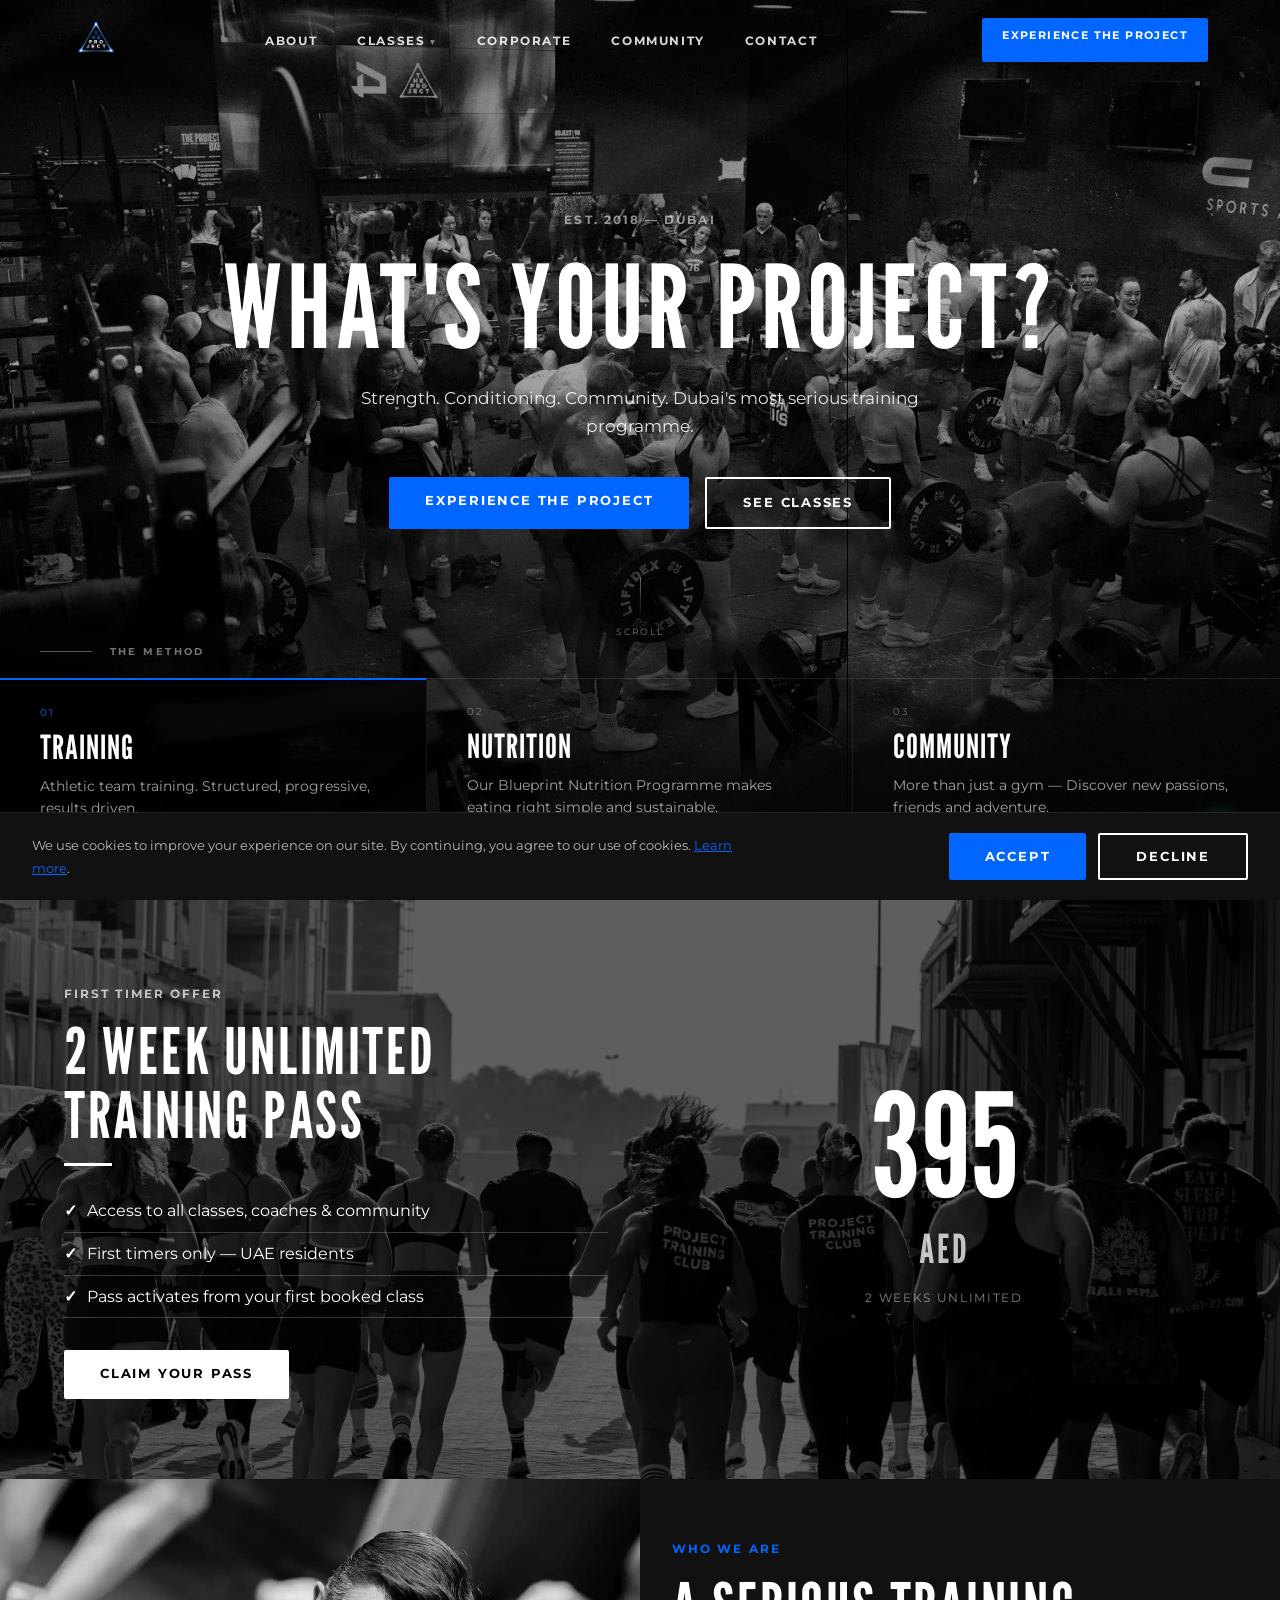
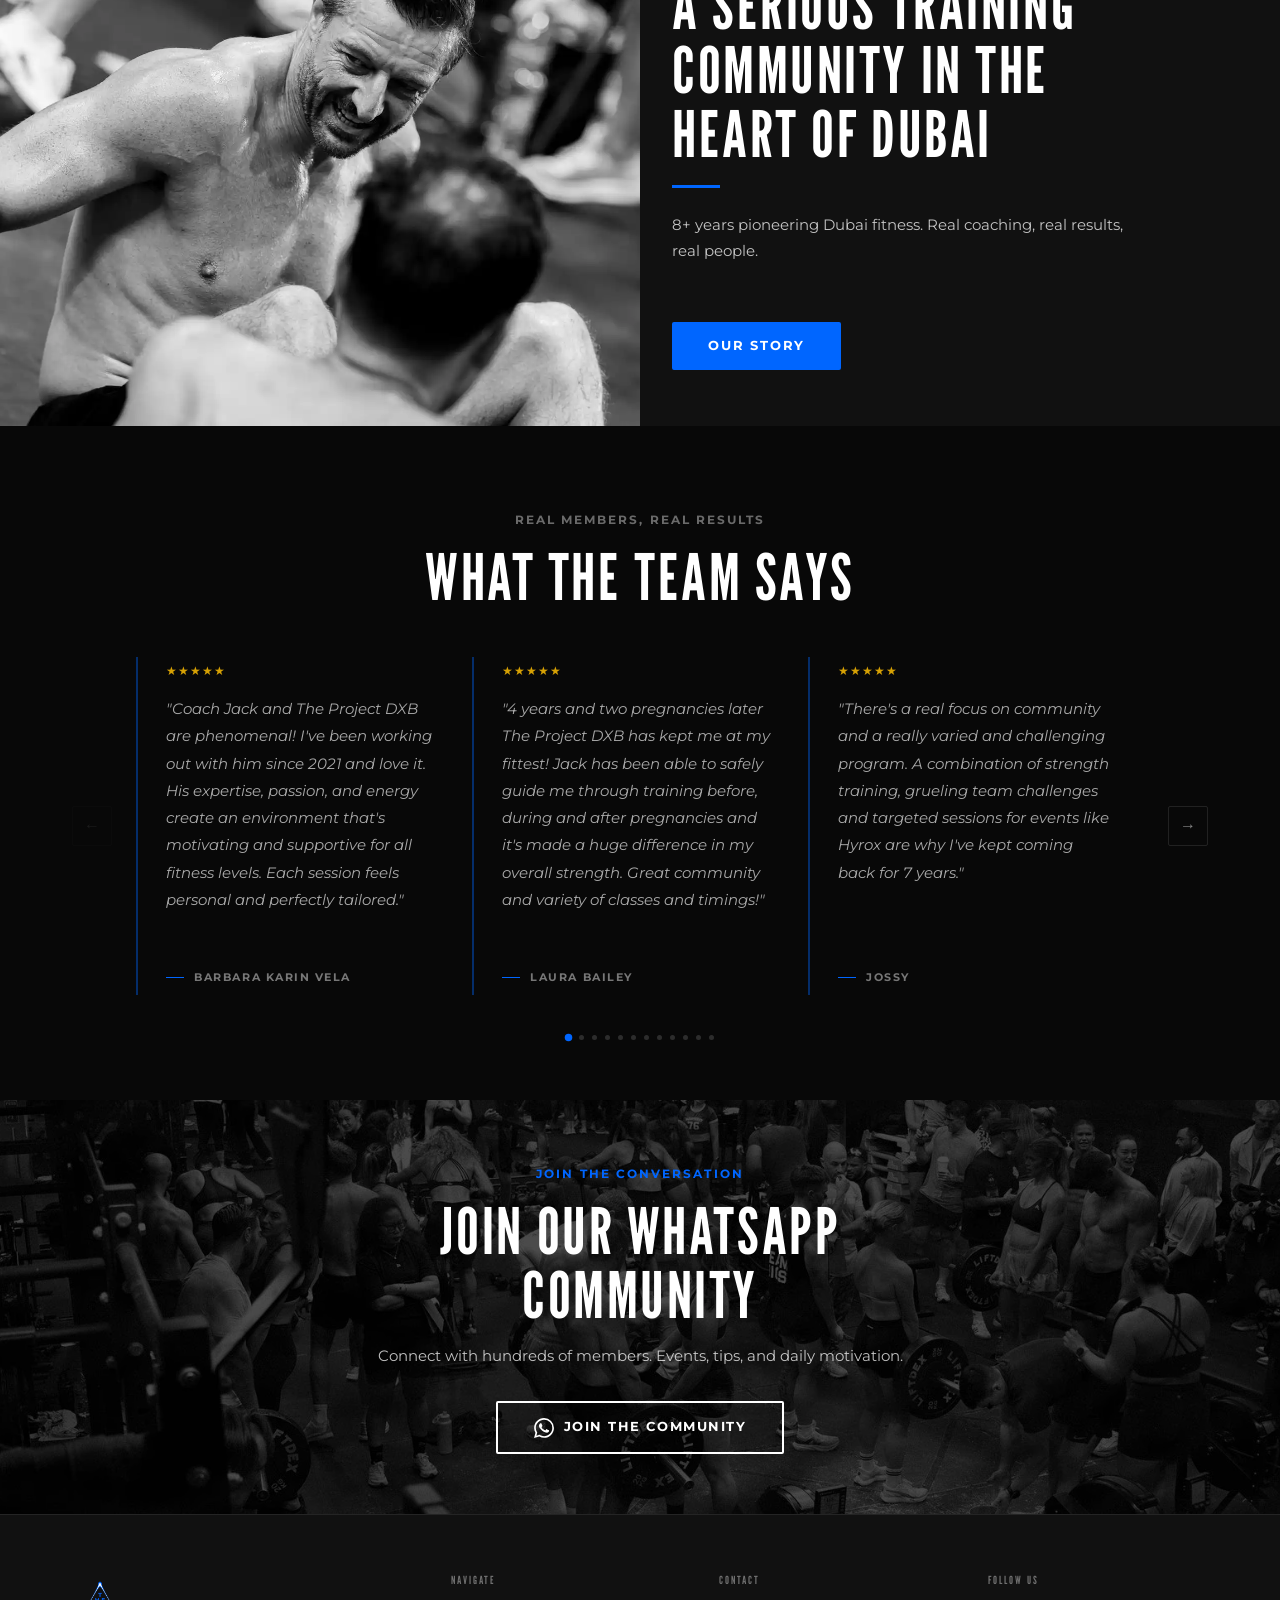
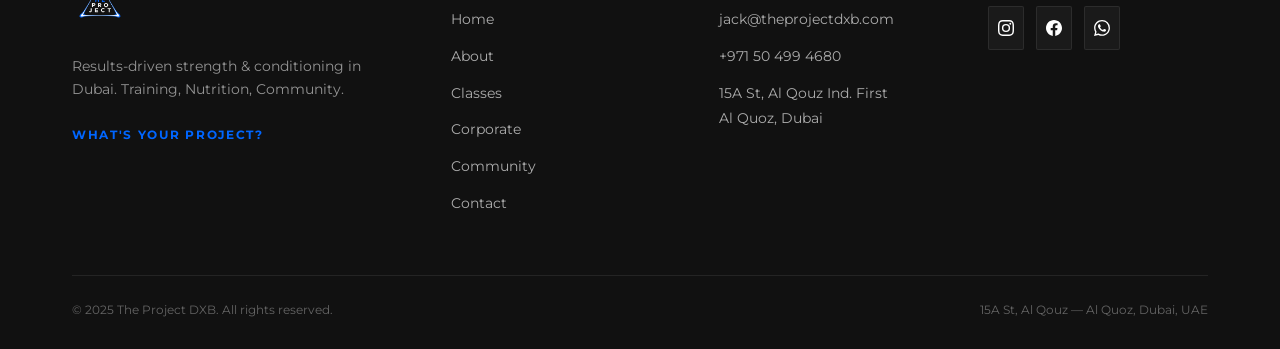
==== commit 85ef30c2: "fix homepage buttons" ====
--- a/index.html
+++ b/index.html
@@ -122,6 +122,27 @@
       margin-bottom: 1.25rem;
     }
 
+    /* Hero button group */
+    .hero-btn-group {
+      display: flex;
+      flex-direction: row;
+      gap: 1rem;
+      justify-content: center;
+      flex-wrap: wrap;
+    }
+    @media (max-width: 480px) {
+      .hero-btn-group {
+        flex-direction: column;
+        align-items: center;
+        width: 100%;
+      }
+      .hero-btn-group .btn {
+        width: 100%;
+        max-width: 320px;
+        text-align: center;
+      }
+    }
+
     /* Scroll indicator */
     .hp-scroll {
       position: absolute;
@@ -302,9 +323,8 @@
       <span class="label">Est. 2018 — Dubai</span>
       <h1>WHAT'S YOUR PROJECT?</h1>
       <p class="hero-sub">Strength. Conditioning. Community. Dubai's most serious training programme.</p>
-      <div>
+      <div class="hero-btn-group">
         <a href="https://wa.me/971504994680?text=Hi%20Coach%2C%20I%20would%20like%20to%20claim%20the%202%20free%20trial%20class%20offer%20please%3A%20Full%20Name%20/%20Email" target="_blank" rel="noopener" class="btn btn-primary">Experience The Project</a>
-        &nbsp;&nbsp;
         <a href="classes.html" class="btn btn-outline">See Classes</a>
       </div>
     </div>
--- a/assets/css/styles.css
+++ b/assets/css/styles.css
@@ -59,7 +59,7 @@
 h3 { font-size: clamp(1.4rem, 3vw, 2rem); }
 h4 { font-size: 1.2rem; letter-spacing: 0.08em; }
 
-p { font-family: 'Norwester', 'Montserrat', Arial, sans-serif; font-weight: 400; line-height: 1.7; color: rgba(255,255,255,0.75); font-size: 0.95rem; }
+p { font-family: 'Montserrat', Arial, sans-serif; font-weight: 400; line-height: 1.7; color: rgba(255,255,255,0.75); font-size: 0.95rem; }
 
 .label {
   display: inline-block;
@@ -1148,6 +1148,15 @@
   /* Buttons don't overflow */
   .btn { padding: 13px 24px; font-size: 0.75rem; }
 
+  /* Hero buttons stack with gap on mobile */
+  .hero-content { display: flex; flex-direction: column; align-items: center; }
+  .hero-content .btn { width: 100%; max-width: 320px; text-align: center; margin: 0.5rem 0; }
+
+  /* Touch active states for mobile (replaces hover) */
+  .btn-primary:active { background: var(--electric); }
+  .btn-outline:active { background: #fff; color: #000; }
+  .btn-white:active { background: var(--blue); color: #fff; }
+
   /* Trial price keeps its punch */
   #trial .container > div > div:last-child span:first-child {
     font-size: clamp(4rem, 18vw, 7rem) !important;
